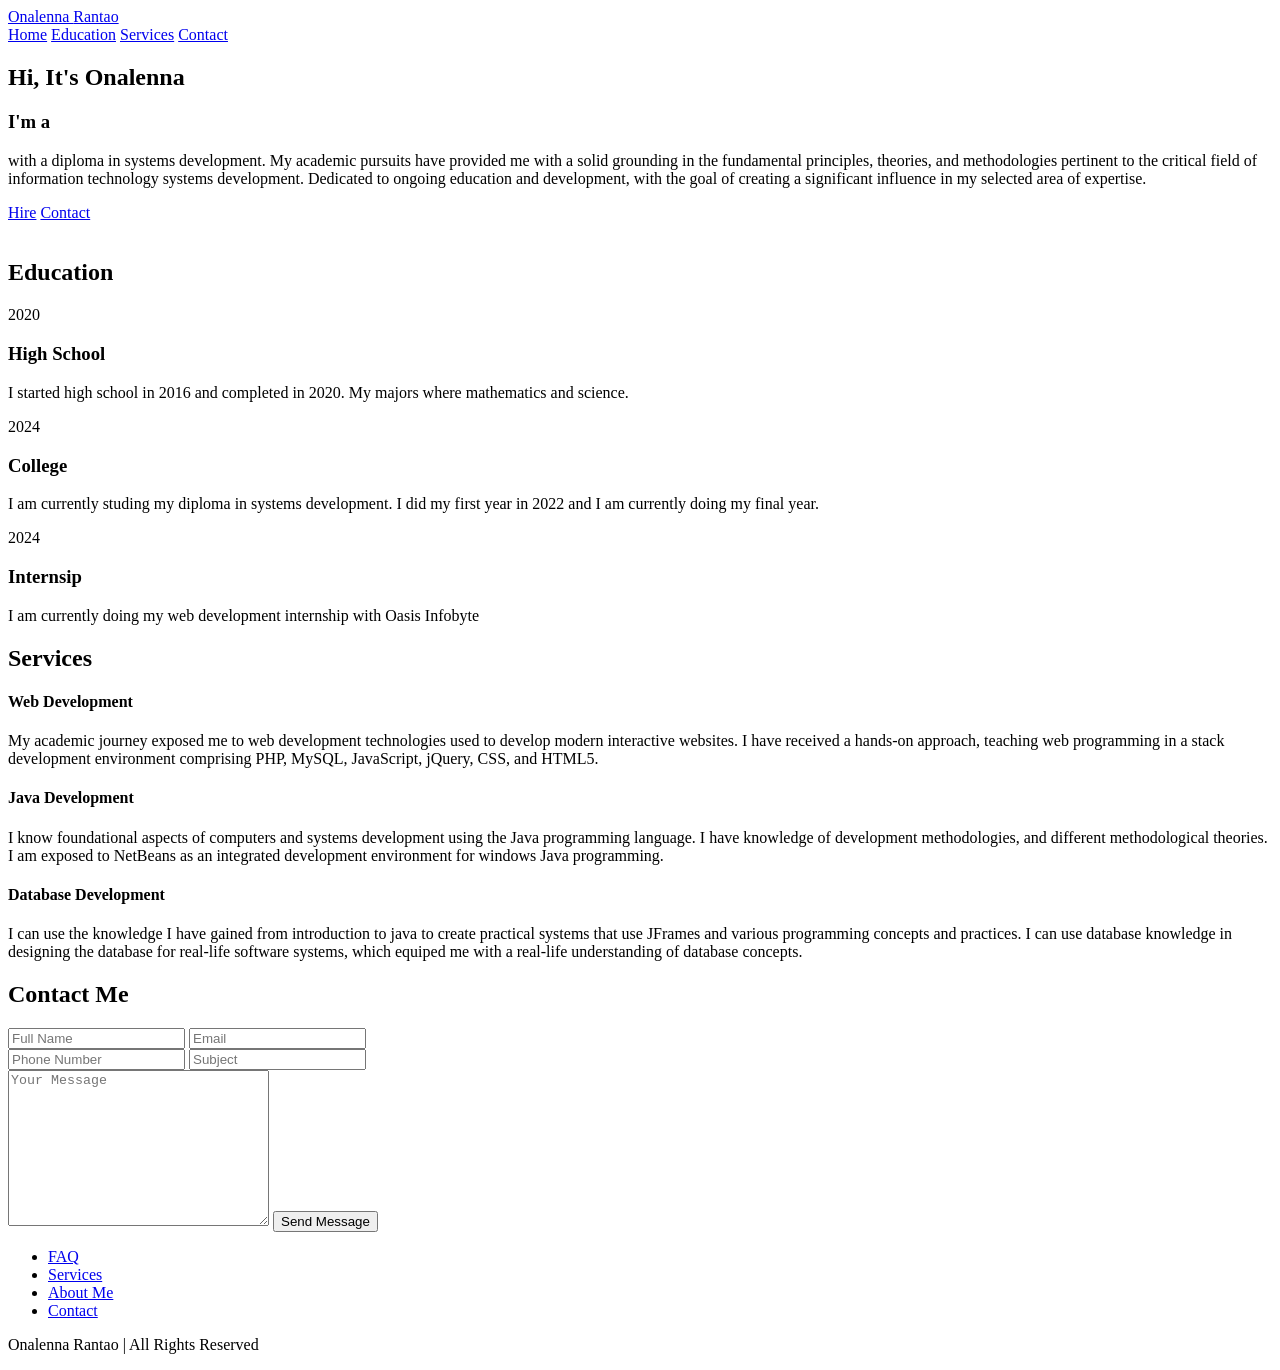
==== index.html @ 37bc4bfa "Add files via upload" ====
<!DOCTYPE html>
<html lang="en">
<head>
    <meta charset="UTF-8">
    <meta name="viewport" content="width=device-width, initial-scale=1.0">
    <title>Portfolio</title>
    <link rel="stylesheet" href="style.css">
    <link href="https://unpg.com/boxicons@2.1.4/css/boxicons.min.css" rel="stylesheet">

</head>
<body>
    <header class="header">
        <a href="#home" class="logo">Onalenna
        <span>Rantao</span></a>
        <i class="bx bx-menu" id="menu-icon"></i>

        <nav class="navbar">
            <a href="#home" class="active">Home</a>
            <a href="#education">Education</a>
            <a href="#service">Services</a>
            <a href="#contact">Contact</a>
        </nav>
    </header>

    <section class="home" id="home">
        <div class="home-content">
            <h1>Hi, It's<span> Onalenna</span></h1>
            <h3 class="text-animation">I'm a <span></span></h3>
            <p> with a diploma in systems development. My academic pursuits have provided me with a solid grounding in the fundamental principles, theories, and methodologies pertinent to the
                critical field of information technology systems development. Dedicated to ongoing education and development, with the goal of creating a
                significant influence in my selected area of expertise.
                </p>

                <div class="social-icons">
                    <a href="#"><i class='linkedin-box-fill (1).svg'></i></a>
                    <a href="#"><i class='bx bxl-github'></i></a>
                    <a href="#"><i class='bx bxl-instagram'></i></a>
                </div>

                <div class="btn-group">
                    <a href="#" class="btn">Hire</a>
                    <a href="#contact" class="btn">Contact</a>
                </div>

                <div class="home-img">
                    <img src="C:\Users\OK RANTAO\Pictures\a01819f2-87ac-4d97-9249-44dc303b779d.jpg" alt="">
                </div>
        </div>
    </section>

    <section class="education" id="education">
        <h2 class="heading">Education</h2>

        <div class="timeline-items">

            <div class="timeline-item">
                <div class="timeline-dot">2020</div>
                <div class="timeline-content">
                    <h3>High School</h3>
                    <p>I started high school in 2016 and completed in 2020.
                        My majors where mathematics and science.</p>
                </div>

            </div>

            <div class="timeline-item">
                <div class="timeline-dot">2024</div>
                <div class="timeline-content">
                    <h3>College</h3>
                    <p>I am currently studing my diploma in systems development. 
                        I did my first year in 2022 and I am currently doing my 
                        final year.</p>
                </div>

        </div>
        <div class="timeline-item">
            <div class="timeline-dot">2024</div>
            <div class="timeline-content">
                <h3>Internsip</h3>
                <p>I am currently doing my web development internship with Oasis Infobyte</p>
            </div>
        </div>
    </div>
    </section>

    <section class="services" id="services">
        <h2 class="heading">Services</h2>

        <div class="services-container">
            <div class="service-box">
                <div class="service-info">
                    <h4>Web Development</h4>
                    <p>My academic journey exposed me to web development technologies 
                        used to develop modern interactive websites. I have received a hands-on approach, 
                        teaching web programming in a stack development environment comprising PHP, MySQL, 
                        JavaScript, jQuery, CSS, and HTML5.</p>
                </div>
            </div>

        <div class="service-box">
                <div class="service-info">
                    <h4>Java Development</h4>
                    <p> I know foundational aspects of computers and systems development using 
                        the Java programming language. I have knowledge of development 
                        methodologies, and different methodological theories. I am exposed to 
                        NetBeans as an integrated development environment for windows Java programming.</p>
                </div>
            </div>

            <div class="service-box">
                <div class="service-info">
                    <h4>Database Development</h4>
                    <p> I can use the knowledge I have gained from introduction to java to create practical 
                        systems that use JFrames and various programming concepts and practices. I can
                        use database knowledge in designing the database for real-life 
                        software systems, which equiped me with a real-life understanding of 
                        database concepts.</p>
                </div>
            </div>
        </div>
    </section>

    <section class="contact" id="contact">
        <h2 class="heading">Contact<span> Me</span></h2>

        <form action="">
            <div class="input-group">
                <div class="input-box">
                    <input type="text" placeholder="Full Name">
                    <input type="email" placeholder="Email">
                </div>
                <div class="input-box">
                    <input type="number" placeholder="Phone Number">
                    <input type="text" placeholder="Subject">
                </div>
                <div class="input-group-2">
                    <textarea name="" id="" cols="30" rows="10"
                    placeholder="Your Message"></textarea>
                    <input type="submit" value="Send Message" class="btn">
                </div>
            </div>
        </form>
    </section>

    
    <footer class="footer">  
        <div class="social-icons">
            <a href="#"><i class='bx bxl-linkedin'></i></a>
            <a href="#"><i class='bx bxl-github-alt'></i></a>
            <a href="#"><i class='bx bxl-instagram'></i></a>
        </div>

        <ul class="list">
            <li>
                <a href="#">FAQ</a>
            </li>
            <li>
                <a href="#">Services</a>
            </li>
            <li>
                <a href="#">About Me</a>
            </li>
            <li>
                <a href="#">Contact</a>
            </li>
        </ul>
        <p class="copyright">
             Onalenna Rantao | All Rights Reserved
        </p>
    </footer>

    <script src="script.js"></script>
</body>
</html>
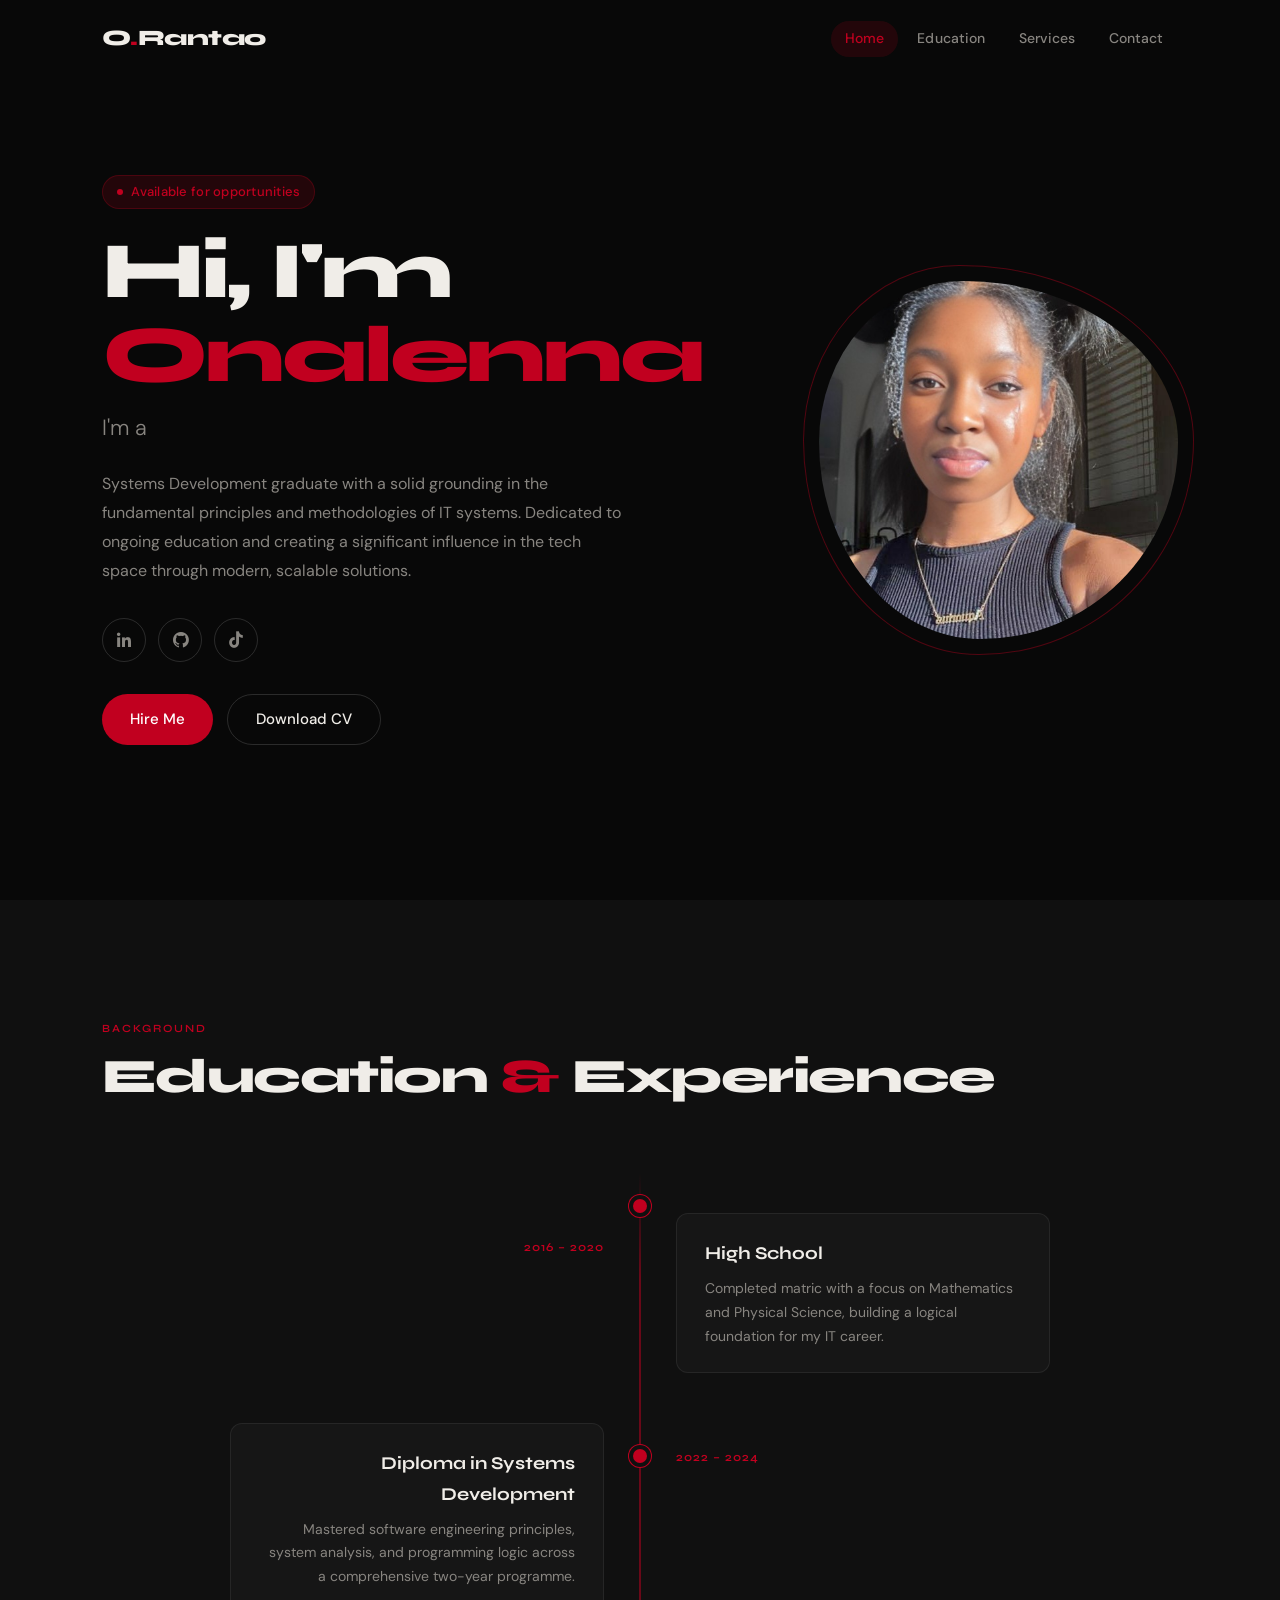
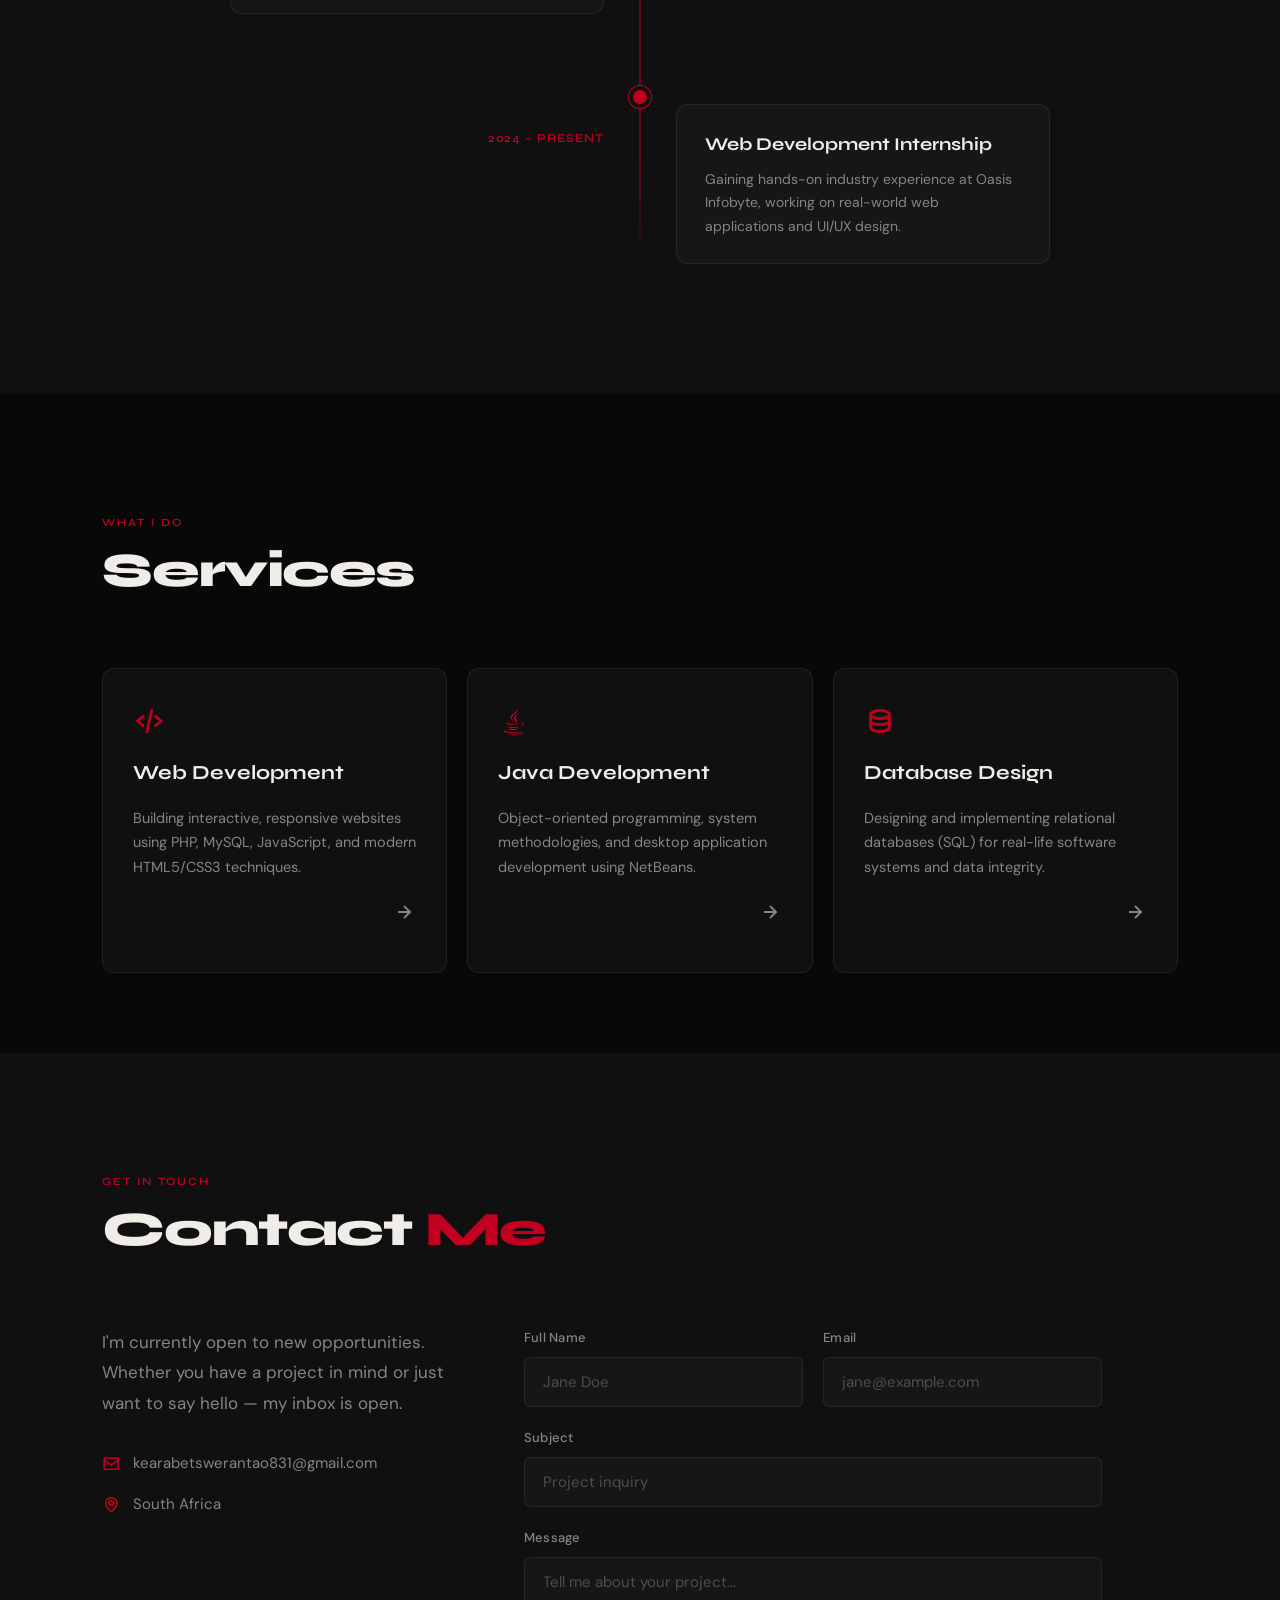
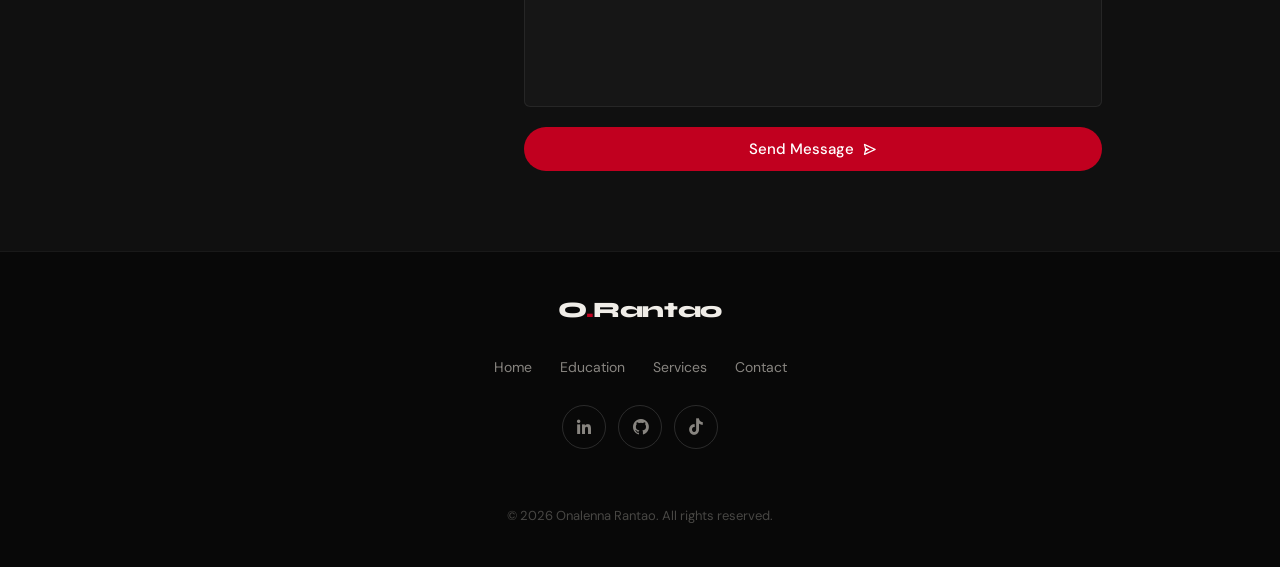
==== commit 9aa89166: "portfolio" ====
--- a/index.html
+++ b/index.html
@@ -1,174 +1,272 @@
-<!DOCTYPE html>
+<!doctype html>
 <html lang="en">
-<head>
-    <meta charset="UTF-8">
-    <meta name="viewport" content="width=device-width, initial-scale=1.0">
-    <title>Portfolio</title>
-    <link rel="stylesheet" href="style.css">
-    <link href="https://unpg.com/boxicons@2.1.4/css/boxicons.min.css" rel="stylesheet">
-
-</head>
-<body>
-    <header class="header">
-        <a href="#home" class="logo">Onalenna
-        <span>Rantao</span></a>
-        <i class="bx bx-menu" id="menu-icon"></i>
-
-        <nav class="navbar">
-            <a href="#home" class="active">Home</a>
-            <a href="#education">Education</a>
-            <a href="#service">Services</a>
-            <a href="#contact">Contact</a>
-        </nav>
+  <head>
+    <meta charset="UTF-8" />
+    <meta name="viewport" content="width=device-width, initial-scale=1.0" />
+    <meta
+      name="description"
+      content="Onalenna Rantao — Systems Developer & Web Developer based in South Africa."
+    />
+    <title>Onalenna Rantao | Portfolio</title>
+    <link rel="stylesheet" href="style.css" />
+    <link
+      href="https://unpkg.com/boxicons@2.1.4/css/boxicons.min.css"
+      rel="stylesheet"
+    />
+    <link
+      href="https://fonts.googleapis.com/css2?family=Syne:wght@400;600;700;800&family=DM+Sans:ital,opsz,wght@0,9..40,300;0,9..40,400;0,9..40,500;1,9..40,300&display=swap"
+      rel="stylesheet"
+    />
+  </head>
+  <body>
+    <!-- HEADER -->
+    <header class="header" id="header">
+      <a href="#home" class="logo">O<span>.</span>Rantao</a>
+
+      <button
+        class="menu-btn"
+        id="menu-btn"
+        aria-label="Toggle menu"
+        aria-expanded="false"
+      >
+        <span></span>
+        <span></span>
+        <span></span>
+      </button>
+
+      <nav class="navbar" id="navbar" role="navigation">
+        <a href="#home" class="active">Home</a>
+        <a href="#education">Education</a>
+        <a href="#services">Services</a>
+        <a href="#contact">Contact</a>
+      </nav>
     </header>
 
+    <!-- HOME -->
     <section class="home" id="home">
-        <div class="home-content">
-            <h1>Hi, It's<span> Onalenna</span></h1>
-            <h3 class="text-animation">I'm a <span></span></h3>
-            <p> with a diploma in systems development. My academic pursuits have provided me with a solid grounding in the fundamental principles, theories, and methodologies pertinent to the
-                critical field of information technology systems development. Dedicated to ongoing education and development, with the goal of creating a
-                significant influence in my selected area of expertise.
-                </p>
-
-                <div class="social-icons">
-                    <a href="#"><i class='linkedin-box-fill (1).svg'></i></a>
-                    <a href="#"><i class='bx bxl-github'></i></a>
-                    <a href="#"><i class='bx bxl-instagram'></i></a>
-                </div>
-
-                <div class="btn-group">
-                    <a href="#" class="btn">Hire</a>
-                    <a href="#contact" class="btn">Contact</a>
-                </div>
-
-                <div class="home-img">
-                    <img src="C:\Users\OK RANTAO\Pictures\a01819f2-87ac-4d97-9249-44dc303b779d.jpg" alt="">
-                </div>
-        </div>
-    </section>
-
+      <div class="home-content">
+        <p class="intro-tag">Available for opportunities</p>
+        <h1>Hi, I'm<br /><span>Onalenna</span></h1>
+        <h3 class="text-animation">I'm a <span></span></h3>
+        <p class="bio">
+          Systems Development graduate with a solid grounding in the fundamental
+          principles and methodologies of IT systems. Dedicated to ongoing
+          education and creating a significant influence in the tech space
+          through modern, scalable solutions.
+        </p>
+
+        <div class="social-icons">
+          <a href="linkedin.com/in/onalenna-r-05ab64229" aria-label="LinkedIn"
+            ><i class="bx bxl-linkedin"></i
+          ></a>
+          <a href="https://github.com/Onalenna1" aria-label="GitHub"
+            ><i class="bx bxl-github"></i
+          ></a>
+          <a
+            href="https://www.tiktok.com/@kearabetswe825?is_from_webapp=1&sender_device=pc"
+            aria-label="Tiktok"
+            ><i class="bx bxl-tiktok"></i
+          ></a>
+        </div>
+
+        <div class="btn-group">
+          <a href="#contact" class="btn btn-primary">Hire Me</a>
+          <a href="#" class="btn btn-outline" download>Download CV</a>
+        </div>
+      </div>
+
+      <div class="home-img">
+        <div class="img-ring"></div>
+        <img src="pic.jpg" alt="Onalenna Rantao" />
+      </div>
+    </section>
+
+    <!-- EDUCATION -->
     <section class="education" id="education">
-        <h2 class="heading">Education</h2>
-
-        <div class="timeline-items">
-
-            <div class="timeline-item">
-                <div class="timeline-dot">2020</div>
-                <div class="timeline-content">
-                    <h3>High School</h3>
-                    <p>I started high school in 2016 and completed in 2020.
-                        My majors where mathematics and science.</p>
-                </div>
-
-            </div>
-
-            <div class="timeline-item">
-                <div class="timeline-dot">2024</div>
-                <div class="timeline-content">
-                    <h3>College</h3>
-                    <p>I am currently studing my diploma in systems development. 
-                        I did my first year in 2022 and I am currently doing my 
-                        final year.</p>
-                </div>
-
-        </div>
-        <div class="timeline-item">
-            <div class="timeline-dot">2024</div>
-            <div class="timeline-content">
-                <h3>Internsip</h3>
-                <p>I am currently doing my web development internship with Oasis Infobyte</p>
-            </div>
-        </div>
-    </div>
-    </section>
-
+      <div class="section-label">Background</div>
+      <h2 class="heading">Education <span>&</span> Experience</h2>
+
+      <div class="timeline-items">
+        <div class="timeline-item" data-reveal>
+          <div class="timeline-dot"></div>
+          <div class="timeline-date">2016 – 2020</div>
+          <div class="timeline-content">
+            <h3>High School</h3>
+            <p>
+              Completed matric with a focus on Mathematics and Physical Science,
+              building a logical foundation for my IT career.
+            </p>
+          </div>
+        </div>
+
+        <div class="timeline-item" data-reveal>
+          <div class="timeline-dot"></div>
+          <div class="timeline-date">2022 – 2024</div>
+          <div class="timeline-content">
+            <h3>Diploma in Systems Development</h3>
+            <p>
+              Mastered software engineering principles, system analysis, and
+              programming logic across a comprehensive two-year programme.
+            </p>
+          </div>
+        </div>
+
+        <div class="timeline-item" data-reveal>
+          <div class="timeline-dot"></div>
+          <div class="timeline-date">2024 – Present</div>
+          <div class="timeline-content">
+            <h3>Web Development Internship</h3>
+            <p>
+              Gaining hands-on industry experience at Oasis Infobyte, working on
+              real-world web applications and UI/UX design.
+            </p>
+          </div>
+        </div>
+      </div>
+    </section>
+
+    <!-- SERVICES -->
     <section class="services" id="services">
-        <h2 class="heading">Services</h2>
-
-        <div class="services-container">
-            <div class="service-box">
-                <div class="service-info">
-                    <h4>Web Development</h4>
-                    <p>My academic journey exposed me to web development technologies 
-                        used to develop modern interactive websites. I have received a hands-on approach, 
-                        teaching web programming in a stack development environment comprising PHP, MySQL, 
-                        JavaScript, jQuery, CSS, and HTML5.</p>
-                </div>
-            </div>
-
-        <div class="service-box">
-                <div class="service-info">
-                    <h4>Java Development</h4>
-                    <p> I know foundational aspects of computers and systems development using 
-                        the Java programming language. I have knowledge of development 
-                        methodologies, and different methodological theories. I am exposed to 
-                        NetBeans as an integrated development environment for windows Java programming.</p>
-                </div>
-            </div>
-
-            <div class="service-box">
-                <div class="service-info">
-                    <h4>Database Development</h4>
-                    <p> I can use the knowledge I have gained from introduction to java to create practical 
-                        systems that use JFrames and various programming concepts and practices. I can
-                        use database knowledge in designing the database for real-life 
-                        software systems, which equiped me with a real-life understanding of 
-                        database concepts.</p>
-                </div>
-            </div>
-        </div>
-    </section>
-
+      <div class="section-label">What I Do</div>
+      <h2 class="heading">Services</h2>
+
+      <div class="services-container">
+        <div class="service-box" data-reveal>
+          <div class="service-icon"><i class="bx bx-code-alt"></i></div>
+          <h4>Web Development</h4>
+          <p>
+            Building interactive, responsive websites using PHP, MySQL,
+            JavaScript, and modern HTML5/CSS3 techniques.
+          </p>
+          <div class="service-arrow"><i class="bx bx-right-arrow-alt"></i></div>
+        </div>
+
+        <div class="service-box" data-reveal>
+          <div class="service-icon"><i class="bx bxl-java"></i></div>
+          <h4>Java Development</h4>
+          <p>
+            Object-oriented programming, system methodologies, and desktop
+            application development using NetBeans.
+          </p>
+          <div class="service-arrow"><i class="bx bx-right-arrow-alt"></i></div>
+        </div>
+
+        <div class="service-box" data-reveal>
+          <div class="service-icon"><i class="bx bx-data"></i></div>
+          <h4>Database Design</h4>
+          <p>
+            Designing and implementing relational databases (SQL) for real-life
+            software systems and data integrity.
+          </p>
+          <div class="service-arrow"><i class="bx bx-right-arrow-alt"></i></div>
+        </div>
+      </div>
+    </section>
+
+    <!-- CONTACT -->
     <section class="contact" id="contact">
-        <h2 class="heading">Contact<span> Me</span></h2>
-
-        <form action="">
-            <div class="input-group">
-                <div class="input-box">
-                    <input type="text" placeholder="Full Name">
-                    <input type="email" placeholder="Email">
-                </div>
-                <div class="input-box">
-                    <input type="number" placeholder="Phone Number">
-                    <input type="text" placeholder="Subject">
-                </div>
-                <div class="input-group-2">
-                    <textarea name="" id="" cols="30" rows="10"
-                    placeholder="Your Message"></textarea>
-                    <input type="submit" value="Send Message" class="btn">
-                </div>
-            </div>
+      <div class="section-label">Get In Touch</div>
+      <h2 class="heading">Contact <span>Me</span></h2>
+
+      <div class="contact-wrapper">
+        <div class="contact-info">
+          <p>
+            I'm currently open to new opportunities. Whether you have a project
+            in mind or just want to say hello — my inbox is open.
+          </p>
+          <div class="contact-details">
+            <div class="contact-item">
+              <i class="bx bx-envelope"></i>
+              <span>kearabetswerantao831@gmail.com</span>
+            </div>
+            <div class="contact-item">
+              <i class="bx bx-map"></i>
+              <span>South Africa</span>
+            </div>
+          </div>
+        </div>
+
+        <form class="contact-form" id="contact-form" novalidate>
+          <div class="form-row">
+            <div class="form-group">
+              <label for="name">Full Name</label>
+              <input
+                type="text"
+                id="name"
+                name="name"
+                placeholder="Jane Doe"
+                required
+              />
+            </div>
+            <div class="form-group">
+              <label for="email">Email</label>
+              <input
+                type="email"
+                id="email"
+                name="email"
+                placeholder="jane@example.com"
+                required
+              />
+            </div>
+          </div>
+          <div class="form-group">
+            <label for="subject">Subject</label>
+            <input
+              type="text"
+              id="subject"
+              name="subject"
+              placeholder="Project inquiry"
+            />
+          </div>
+          <div class="form-group">
+            <label for="message">Message</label>
+            <textarea
+              id="message"
+              name="message"
+              rows="6"
+              placeholder="Tell me about your project..."
+              required
+            ></textarea>
+          </div>
+          <button
+            type="submit"
+            class="btn btn-primary btn-full"
+            id="submit-btn"
+          >
+            <span class="btn-text">Send Message</span>
+            <i class="bx bx-send"></i>
+          </button>
         </form>
-    </section>
-
-    
-    <footer class="footer">  
+      </div>
+    </section>
+
+    <!-- FOOTER -->
+    <footer class="footer">
+      <div class="footer-inner">
+        <a href="#home" class="logo">O<span>.</span>Rantao</a>
+        <ul class="footer-links">
+          <li><a href="#home">Home</a></li>
+          <li><a href="#education">Education</a></li>
+          <li><a href="#services">Services</a></li>
+          <li><a href="#contact">Contact</a></li>
+        </ul>
         <div class="social-icons">
-            <a href="#"><i class='bx bxl-linkedin'></i></a>
-            <a href="#"><i class='bx bxl-github-alt'></i></a>
-            <a href="#"><i class='bx bxl-instagram'></i></a>
-        </div>
-
-        <ul class="list">
-            <li>
-                <a href="#">FAQ</a>
-            </li>
-            <li>
-                <a href="#">Services</a>
-            </li>
-            <li>
-                <a href="#">About Me</a>
-            </li>
-            <li>
-                <a href="#">Contact</a>
-            </li>
-        </ul>
-        <p class="copyright">
-             Onalenna Rantao | All Rights Reserved
-        </p>
+          <a href="linkedin.com/in/onalenna-r-05ab64229" aria-label="LinkedIn"
+            ><i class="bx bxl-linkedin"></i
+          ></a>
+          <a href="https://github.com/Onalenna1" aria-label="GitHub"
+            ><i class="bx bxl-github"></i
+          ></a>
+          <a
+            href="https://www.tiktok.com/@kearabetswe825?is_from_webapp=1&sender_device=pc"
+            aria-label="Tiktok"
+            ><i class="bx bxl-tiktok"></i
+          ></a>
+        </div>
+        <p class="copyright">© 2026 Onalenna Rantao. All rights reserved.</p>
+      </div>
     </footer>
 
     <script src="script.js"></script>
-</body>
-</html>+  </body>
+</html>
--- a/style.css
+++ b/style.css
@@ -0,0 +1,908 @@
+
+*,
+*::before,
+*::after {
+  margin: 0;
+  padding: 0;
+  box-sizing: border-box;
+}
+
+:root {
+  --bg: #080808;
+  --bg-2: #101010;
+  --bg-3: #161616;
+  --text: #f0ede8;
+  --text-muted: #888580;
+  --accent: #c1001f;
+  --accent-dim: rgba(193, 0, 31, 0.15);
+  --accent-glow: rgba(193, 0, 31, 0.35);
+  --border: rgba(255, 255, 255, 0.07);
+  --border-hover: rgba(255, 255, 255, 0.14);
+  --radius: 1.2rem;
+  --radius-sm: 0.6rem;
+  --transition: 0.3s cubic-bezier(0.4, 0, 0.2, 1);
+  --font-display: "Syne", sans-serif;
+  --font-body: "DM Sans", sans-serif;
+}
+
+html {
+  font-size: 62.5%;
+  overflow-x: hidden;
+  scroll-behavior: smooth;
+}
+
+body {
+  background: var(--bg);
+  color: var(--text);
+  font-family: var(--font-body);
+  font-size: 1.6rem;
+  line-height: 1.7;
+  -webkit-font-smoothing: antialiased;
+}
+
+/* =============================================
+   HEADER
+   ============================================= */
+.header {
+  position: fixed;
+  top: 0;
+  left: 0;
+  width: 100%;
+  padding: 2rem 8%;
+  display: flex;
+  justify-content: space-between;
+  align-items: center;
+  z-index: 1000;
+  transition:
+    background var(--transition),
+    box-shadow var(--transition);
+}
+
+.header.scrolled {
+  background: rgba(8, 8, 8, 0.92);
+  backdrop-filter: blur(16px);
+  -webkit-backdrop-filter: blur(16px);
+  box-shadow: 0 1px 0 var(--border);
+}
+
+.logo {
+  font-family: var(--font-display);
+  font-size: 2.2rem;
+  font-weight: 800;
+  color: var(--text);
+  letter-spacing: -0.02em;
+  text-decoration: none;
+  transition: opacity var(--transition);
+}
+
+.logo span {
+  color: var(--accent);
+}
+
+.logo:hover {
+  opacity: 0.8;
+}
+
+/* Navbar */
+.navbar {
+  display: flex;
+  align-items: center;
+  gap: 0.5rem;
+}
+
+.navbar a {
+  font-family: var(--font-body);
+  font-size: 1.4rem;
+  font-weight: 500;
+  color: var(--text-muted);
+  text-decoration: none;
+  padding: 0.6rem 1.4rem;
+  border-radius: 10rem;
+  transition:
+    color var(--transition),
+    background var(--transition);
+  letter-spacing: 0.01em;
+}
+
+.navbar a:hover {
+  color: var(--text);
+  background: var(--border);
+}
+
+.navbar a.active {
+  color: var(--text);
+  background: var(--accent-dim);
+  color: var(--accent);
+}
+
+/* Hamburger */
+.menu-btn {
+  display: none;
+  flex-direction: column;
+  justify-content: center;
+  gap: 5px;
+  width: 3.6rem;
+  height: 3.6rem;
+  background: none;
+  border: 1px solid var(--border-hover);
+  border-radius: var(--radius-sm);
+  cursor: pointer;
+  padding: 0.8rem;
+  transition: border-color var(--transition);
+}
+
+.menu-btn:hover {
+  border-color: var(--accent);
+}
+
+.menu-btn span {
+  display: block;
+  width: 100%;
+  height: 1.5px;
+  background: var(--text);
+  border-radius: 2px;
+  transition:
+    transform var(--transition),
+    opacity var(--transition);
+  transform-origin: center;
+}
+
+.menu-btn.open span:nth-child(1) {
+  transform: translateY(6.5px) rotate(45deg);
+}
+.menu-btn.open span:nth-child(2) {
+  opacity: 0;
+  transform: scaleX(0);
+}
+.menu-btn.open span:nth-child(3) {
+  transform: translateY(-6.5px) rotate(-45deg);
+}
+
+/* =============================================
+   SECTIONS — SHARED
+   ============================================= */
+section {
+  padding: 12rem 8% 8rem;
+}
+
+.section-label {
+  font-family: var(--font-display);
+  font-size: 1.1rem;
+  font-weight: 600;
+  letter-spacing: 0.18em;
+  text-transform: uppercase;
+  color: var(--accent);
+  margin-bottom: 1.2rem;
+}
+
+.heading {
+  font-family: var(--font-display);
+  font-size: 4.8rem;
+  font-weight: 800;
+  line-height: 1.1;
+  letter-spacing: -0.03em;
+  margin-bottom: 7rem;
+}
+
+.heading span {
+  color: var(--accent);
+}
+
+/* Scroll reveal */
+[data-reveal] {
+  opacity: 0;
+  transform: translateY(28px);
+  transition:
+    opacity 0.6s ease,
+    transform 0.6s ease;
+}
+
+[data-reveal].visible {
+  opacity: 1;
+  transform: translateY(0);
+}
+
+/* HOME*/
+.home {
+  min-height: 100vh;
+  display: flex;
+  align-items: center;
+  justify-content: space-between;
+  gap: 6rem;
+  padding-top: 10rem;
+}
+
+.intro-tag {
+  display: inline-flex;
+  align-items: center;
+  gap: 0.8rem;
+  font-size: 1.3rem;
+  font-weight: 500;
+  color: var(--accent);
+  background: var(--accent-dim);
+  border: 1px solid rgba(193, 0, 31, 0.25);
+  padding: 0.5rem 1.4rem;
+  border-radius: 10rem;
+  margin-bottom: 2rem;
+  letter-spacing: 0.02em;
+}
+
+.intro-tag::before {
+  content: "";
+  display: inline-block;
+  width: 6px;
+  height: 6px;
+  background: var(--accent);
+  border-radius: 50%;
+  animation: pulse 2s infinite;
+}
+
+@keyframes pulse {
+  0%,
+  100% {
+    opacity: 1;
+    transform: scale(1);
+  }
+  50% {
+    opacity: 0.5;
+    transform: scale(0.8);
+  }
+}
+
+.home-content h1 {
+  font-family: var(--font-display);
+  font-size: clamp(5rem, 7vw, 8rem);
+  font-weight: 800;
+  line-height: 1.05;
+  letter-spacing: -0.04em;
+  margin-bottom: 1.2rem;
+}
+
+.home-content h1 span {
+  color: var(--accent);
+}
+
+.home-content h3 {
+  font-family: var(--font-body);
+  font-size: 2.2rem;
+  font-weight: 300;
+  color: var(--text-muted);
+  margin-bottom: 2.4rem;
+  min-height: 3.2rem;
+}
+
+.home-content .bio {
+  font-size: 1.6rem;
+  color: var(--text-muted);
+  line-height: 1.8;
+  max-width: 52rem;
+  margin-bottom: 3.2rem;
+}
+
+/* Social icons */
+.social-icons {
+  display: flex;
+  gap: 1.2rem;
+  margin-bottom: 3.2rem;
+}
+
+.social-icons a {
+  display: inline-flex;
+  align-items: center;
+  justify-content: center;
+  width: 4.4rem;
+  height: 4.4rem;
+  font-size: 1.9rem;
+  color: var(--text-muted);
+  border: 1px solid var(--border-hover);
+  border-radius: 50%;
+  text-decoration: none;
+  transition:
+    color var(--transition),
+    border-color var(--transition),
+    transform var(--transition);
+}
+
+.social-icons a:hover {
+  color: var(--accent);
+  border-color: var(--accent);
+  transform: translateY(-3px);
+}
+
+/* Buttons */
+.btn-group {
+  display: flex;
+  gap: 1.4rem;
+  flex-wrap: wrap;
+}
+
+.btn {
+  display: inline-flex;
+  align-items: center;
+  gap: 0.8rem;
+  font-family: var(--font-body);
+  font-size: 1.5rem;
+  font-weight: 500;
+  padding: 1.2rem 2.8rem;
+  border-radius: 10rem;
+  text-decoration: none;
+  cursor: pointer;
+  transition:
+    transform var(--transition),
+    box-shadow var(--transition),
+    background var(--transition);
+  border: none;
+}
+
+.btn-primary {
+  background: var(--accent);
+  color: #fff;
+}
+
+.btn-primary:hover {
+  transform: translateY(-2px);
+  box-shadow: 0 8px 28px var(--accent-glow);
+}
+
+.btn-outline {
+  background: transparent;
+  color: var(--text);
+  border: 1px solid var(--border-hover);
+}
+
+.btn-outline:hover {
+  border-color: var(--text);
+  transform: translateY(-2px);
+}
+
+.btn-full {
+  width: 100%;
+  justify-content: center;
+}
+
+/* Home image */
+.home-img {
+  position: relative;
+  flex-shrink: 0;
+}
+
+.home-img img {
+  width: clamp(26rem, 28vw, 36rem);
+  height: clamp(26rem, 28vw, 36rem);
+  object-fit: cover;
+  border-radius: 40% 60% 55% 45% / 45% 45% 55% 55%;
+  position: relative;
+  z-index: 1;
+  display: block;
+}
+
+.img-ring {
+  position: absolute;
+  inset: -1.6rem;
+  border-radius: 40% 60% 55% 45% / 45% 45% 55% 55%;
+  border: 1.5px solid var(--accent);
+  opacity: 0.4;
+  animation: morphRing 8s ease-in-out infinite alternate;
+  z-index: 0;
+}
+
+@keyframes morphRing {
+  0% {
+    border-radius: 40% 60% 55% 45% / 45% 45% 55% 55%;
+  }
+  50% {
+    border-radius: 60% 40% 45% 55% / 55% 55% 45% 45%;
+  }
+  100% {
+    border-radius: 50% 50% 60% 40% / 40% 60% 50% 50%;
+  }
+}
+
+/* Text animation */
+.text-animation span::after {
+  content: "";
+  animation: words 16s infinite;
+  color: var(--text);
+}
+
+@keyframes words {
+  0%,
+  18% {
+    content: "Systems Developer";
+  }
+  20%,
+  38% {
+    content: "Web Designer";
+  }
+  40%,
+  58% {
+    content: "UI/UX Intern";
+  }
+  60%,
+  78% {
+    content: "Java Coder";
+  }
+  80%,
+  98% {
+    content: "Tech Enthusiast";
+  }
+}
+
+/* EDUCATION TIMELINE*/
+.education {
+  background: var(--bg-2);
+}
+
+.timeline-items {
+  max-width: 86rem;
+  margin: 0 auto;
+  position: relative;
+  padding: 0 2rem;
+}
+
+.timeline-items::before {
+  content: "";
+  position: absolute;
+  left: 50%;
+  top: 0;
+  bottom: 0;
+  width: 1px;
+  background: linear-gradient(
+    to bottom,
+    transparent,
+    var(--accent) 15%,
+    var(--accent) 85%,
+    transparent
+  );
+  transform: translateX(-50%);
+}
+
+.timeline-item {
+  display: grid;
+  grid-template-columns: 1fr 2.4rem 1fr;
+  align-items: start;
+  gap: 0 2.4rem;
+  margin-bottom: 5rem;
+  position: relative;
+}
+
+.timeline-item:nth-child(odd) .timeline-date {
+  grid-column: 1;
+  text-align: right;
+  padding-top: 2.4rem;
+}
+.timeline-item:nth-child(odd) .timeline-dot {
+  grid-column: 2;
+}
+.timeline-item:nth-child(odd) .timeline-content {
+  grid-column: 3;
+}
+
+.timeline-item:nth-child(even) .timeline-date {
+  grid-column: 3;
+  order: 3;
+  padding-top: 2.4rem;
+}
+.timeline-item:nth-child(even) .timeline-dot {
+  grid-column: 2;
+  order: 2;
+}
+.timeline-item:nth-child(even) .timeline-content {
+  grid-column: 1;
+  order: 1;
+  text-align: right;
+}
+
+.timeline-dot {
+  width: 1.4rem;
+  height: 1.4rem;
+  background: var(--accent);
+  border-radius: 50%;
+  margin-top: 2.6rem;
+  box-shadow:
+    0 0 0 4px var(--bg-2),
+    0 0 0 5px var(--accent);
+  justify-self: center;
+}
+
+.timeline-date {
+  font-family: var(--font-display);
+  font-size: 1.2rem;
+  font-weight: 600;
+  letter-spacing: 0.08em;
+  color: var(--accent);
+  text-transform: uppercase;
+}
+
+.timeline-content {
+  background: var(--bg-3);
+  border: 1px solid var(--border);
+  border-radius: var(--radius);
+  padding: 2.4rem 2.8rem;
+  transition: border-color var(--transition);
+}
+
+.timeline-content:hover {
+  border-color: var(--border-hover);
+}
+
+.timeline-content h3 {
+  font-family: var(--font-display);
+  font-size: 1.8rem;
+  font-weight: 700;
+  margin-bottom: 0.8rem;
+  color: var(--text);
+}
+
+.timeline-content p {
+  font-size: 1.4rem;
+  color: var(--text-muted);
+  line-height: 1.7;
+}
+
+/* SERVICES*/
+.services-container {
+  display: grid;
+  grid-template-columns: repeat(3, 1fr);
+  gap: 2rem;
+}
+
+.service-box {
+  background: var(--bg-2);
+  border: 1px solid var(--border);
+  border-radius: var(--radius);
+  padding: 3.6rem 3rem;
+  position: relative;
+  overflow: hidden;
+  transition:
+    border-color var(--transition),
+    transform var(--transition);
+  display: flex;
+  flex-direction: column;
+  gap: 1.6rem;
+}
+
+.service-box::after {
+  content: "";
+  position: absolute;
+  inset: 0;
+  background: radial-gradient(
+    circle at bottom left,
+    var(--accent-dim) 0%,
+    transparent 60%
+  );
+  opacity: 0;
+  transition: opacity var(--transition);
+}
+
+.service-box:hover {
+  border-color: rgba(193, 0, 31, 0.4);
+  transform: translateY(-6px);
+}
+
+.service-box:hover::after {
+  opacity: 1;
+}
+
+.service-icon {
+  font-size: 3.2rem;
+  color: var(--accent);
+  line-height: 1;
+  position: relative;
+  z-index: 1;
+}
+
+.service-box h4 {
+  font-family: var(--font-display);
+  font-size: 2rem;
+  font-weight: 700;
+  color: var(--text);
+  position: relative;
+  z-index: 1;
+}
+
+.service-box p {
+  font-size: 1.45rem;
+  color: var(--text-muted);
+  line-height: 1.7;
+  flex: 1;
+  position: relative;
+  z-index: 1;
+}
+
+.service-arrow {
+  font-size: 2.4rem;
+  color: var(--text-muted);
+  transition:
+    color var(--transition),
+    transform var(--transition);
+  position: relative;
+  z-index: 1;
+  align-self: flex-end;
+}
+
+.service-box:hover .service-arrow {
+  color: var(--accent);
+  transform: translateX(6px);
+}
+
+/*CONTACT*/
+.contact {
+  background: var(--bg-2);
+}
+
+.contact-wrapper {
+  display: grid;
+  grid-template-columns: 1fr 1.6fr;
+  gap: 6rem;
+  align-items: start;
+  max-width: 100rem;
+}
+
+.contact-info p {
+  font-size: 1.7rem;
+  color: var(--text-muted);
+  line-height: 1.8;
+  margin-bottom: 3.2rem;
+}
+
+.contact-details {
+  display: flex;
+  flex-direction: column;
+  gap: 1.6rem;
+}
+
+.contact-item {
+  display: flex;
+  align-items: center;
+  gap: 1.2rem;
+  font-size: 1.5rem;
+  color: var(--text-muted);
+}
+
+.contact-item i {
+  font-size: 1.9rem;
+  color: var(--accent);
+  flex-shrink: 0;
+}
+
+/* Form */
+.contact-form {
+  display: flex;
+  flex-direction: column;
+  gap: 2rem;
+}
+
+.form-row {
+  display: grid;
+  grid-template-columns: 1fr 1fr;
+  gap: 2rem;
+}
+
+.form-group {
+  display: flex;
+  flex-direction: column;
+  gap: 0.8rem;
+}
+
+.form-group label {
+  font-size: 1.3rem;
+  font-weight: 500;
+  color: var(--text-muted);
+  letter-spacing: 0.02em;
+}
+
+.form-group input,
+.form-group textarea {
+  width: 100%;
+  padding: 1.4rem 1.8rem;
+  font-family: var(--font-body);
+  font-size: 1.5rem;
+  color: var(--text);
+  background: var(--bg-3);
+  border: 1px solid var(--border);
+  border-radius: var(--radius-sm);
+  outline: none;
+  transition:
+    border-color var(--transition),
+    box-shadow var(--transition);
+  resize: none;
+}
+
+.form-group input::placeholder,
+.form-group textarea::placeholder {
+  color: rgba(136, 133, 128, 0.5);
+}
+
+.form-group input:focus,
+.form-group textarea:focus {
+  border-color: var(--accent);
+  box-shadow: 0 0 0 3px var(--accent-dim);
+}
+
+#submit-btn {
+  font-family: var(--font-body);
+}
+
+#submit-btn.loading {
+  opacity: 0.7;
+  pointer-events: none;
+}
+
+#submit-btn.sent {
+  background: #1a6b3c;
+  box-shadow: none;
+}
+
+/* FOOTER*/
+.footer {
+  padding: 4rem 8%;
+  border-top: 1px solid var(--border);
+}
+
+.footer-inner {
+  display: flex;
+  flex-direction: column;
+  align-items: center;
+  gap: 2.4rem;
+  text-align: center;
+}
+
+.footer-links {
+  list-style: none;
+  display: flex;
+  gap: 0.4rem;
+  flex-wrap: wrap;
+  justify-content: center;
+}
+
+.footer-links a {
+  font-size: 1.4rem;
+  color: var(--text-muted);
+  text-decoration: none;
+  padding: 0.4rem 1.2rem;
+  border-radius: 10rem;
+  transition: color var(--transition);
+}
+
+.footer-links a:hover {
+  color: var(--text);
+}
+
+.copyright {
+  font-size: 1.3rem;
+  color: rgba(136, 133, 128, 0.5);
+}
+
+/* RESPONSIVE*/
+@media (max-width: 1024px) {
+  .services-container {
+    grid-template-columns: 1fr 1fr;
+  }
+}
+
+@media (max-width: 768px) {
+  html {
+    font-size: 58%;
+  }
+  section {
+    padding: 10rem 6% 6rem;
+  }
+
+  .header {
+    padding: 1.8rem 6%;
+  }
+
+  .menu-btn {
+    display: flex;
+  }
+
+  .navbar {
+    position: fixed;
+    top: 0;
+    right: 0;
+    width: min(28rem, 80vw);
+    height: 100vh;
+    background: rgba(10, 10, 10, 0.97);
+    backdrop-filter: blur(20px);
+    flex-direction: column;
+    align-items: flex-start;
+    justify-content: center;
+    padding: 4rem 3.2rem;
+    gap: 0.8rem;
+    transform: translateX(100%);
+    transition: transform 0.35s cubic-bezier(0.4, 0, 0.2, 1);
+    border-left: 1px solid var(--border);
+    z-index: 999;
+  }
+
+  .navbar.open {
+    transform: translateX(0);
+  }
+
+  .navbar a {
+    font-size: 2rem;
+    padding: 0.8rem 0;
+    width: 100%;
+  }
+
+  .home {
+    flex-direction: column-reverse;
+    text-align: center;
+    padding-top: 12rem;
+    gap: 4rem;
+  }
+
+  .home-content .bio {
+    margin: 0 auto 3.2rem;
+  }
+  .social-icons {
+    justify-content: center;
+  }
+  .btn-group {
+    justify-content: center;
+  }
+
+  .home-img img,
+  .img-ring {
+    border-radius: 50%;
+  }
+
+  /* Timeline mobile */
+  .timeline-items::before {
+    left: 0;
+    transform: none;
+  }
+
+  .timeline-item {
+    grid-template-columns: 1.4rem 1fr;
+    gap: 0 2rem;
+    margin-bottom: 3.6rem;
+  }
+
+  .timeline-item:nth-child(odd) .timeline-date,
+  .timeline-item:nth-child(even) .timeline-date {
+    grid-column: 2;
+    grid-row: 1;
+    order: unset;
+    text-align: left;
+    padding-top: 0;
+    margin-bottom: 0.8rem;
+  }
+
+  .timeline-item:nth-child(odd) .timeline-dot,
+  .timeline-item:nth-child(even) .timeline-dot {
+    grid-column: 1;
+    grid-row: 1 / 3;
+    order: unset;
+    margin-top: 0.2rem;
+    justify-self: start;
+  }
+
+  .timeline-item:nth-child(odd) .timeline-content,
+  .timeline-item:nth-child(even) .timeline-content {
+    grid-column: 2;
+    grid-row: 2;
+    order: unset;
+    text-align: left;
+  }
+
+  .services-container {
+    grid-template-columns: 1fr;
+  }
+
+  .contact-wrapper {
+    grid-template-columns: 1fr;
+    gap: 3.6rem;
+  }
+
+  .form-row {
+    grid-template-columns: 1fr;
+  }
+}
+
+@media (max-width: 480px) {
+  .heading {
+    font-size: 3.8rem;
+  }
+}
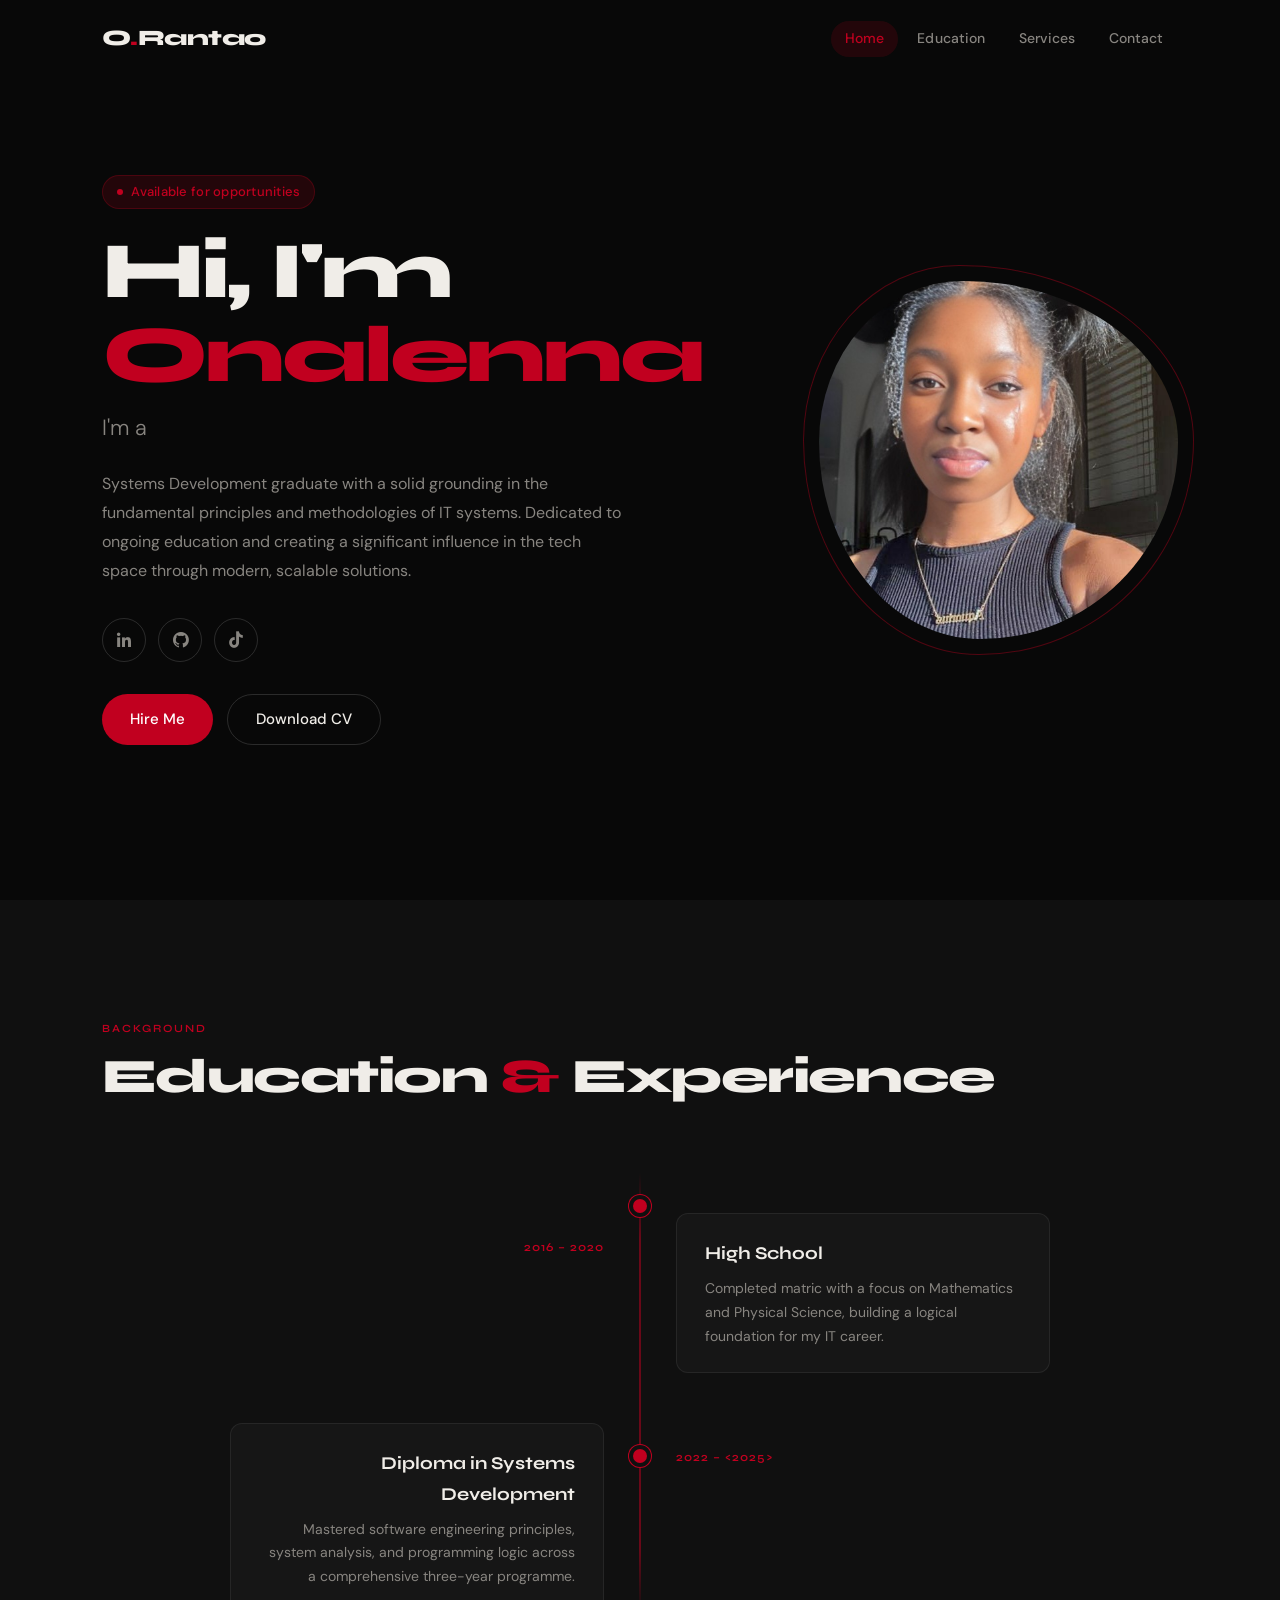
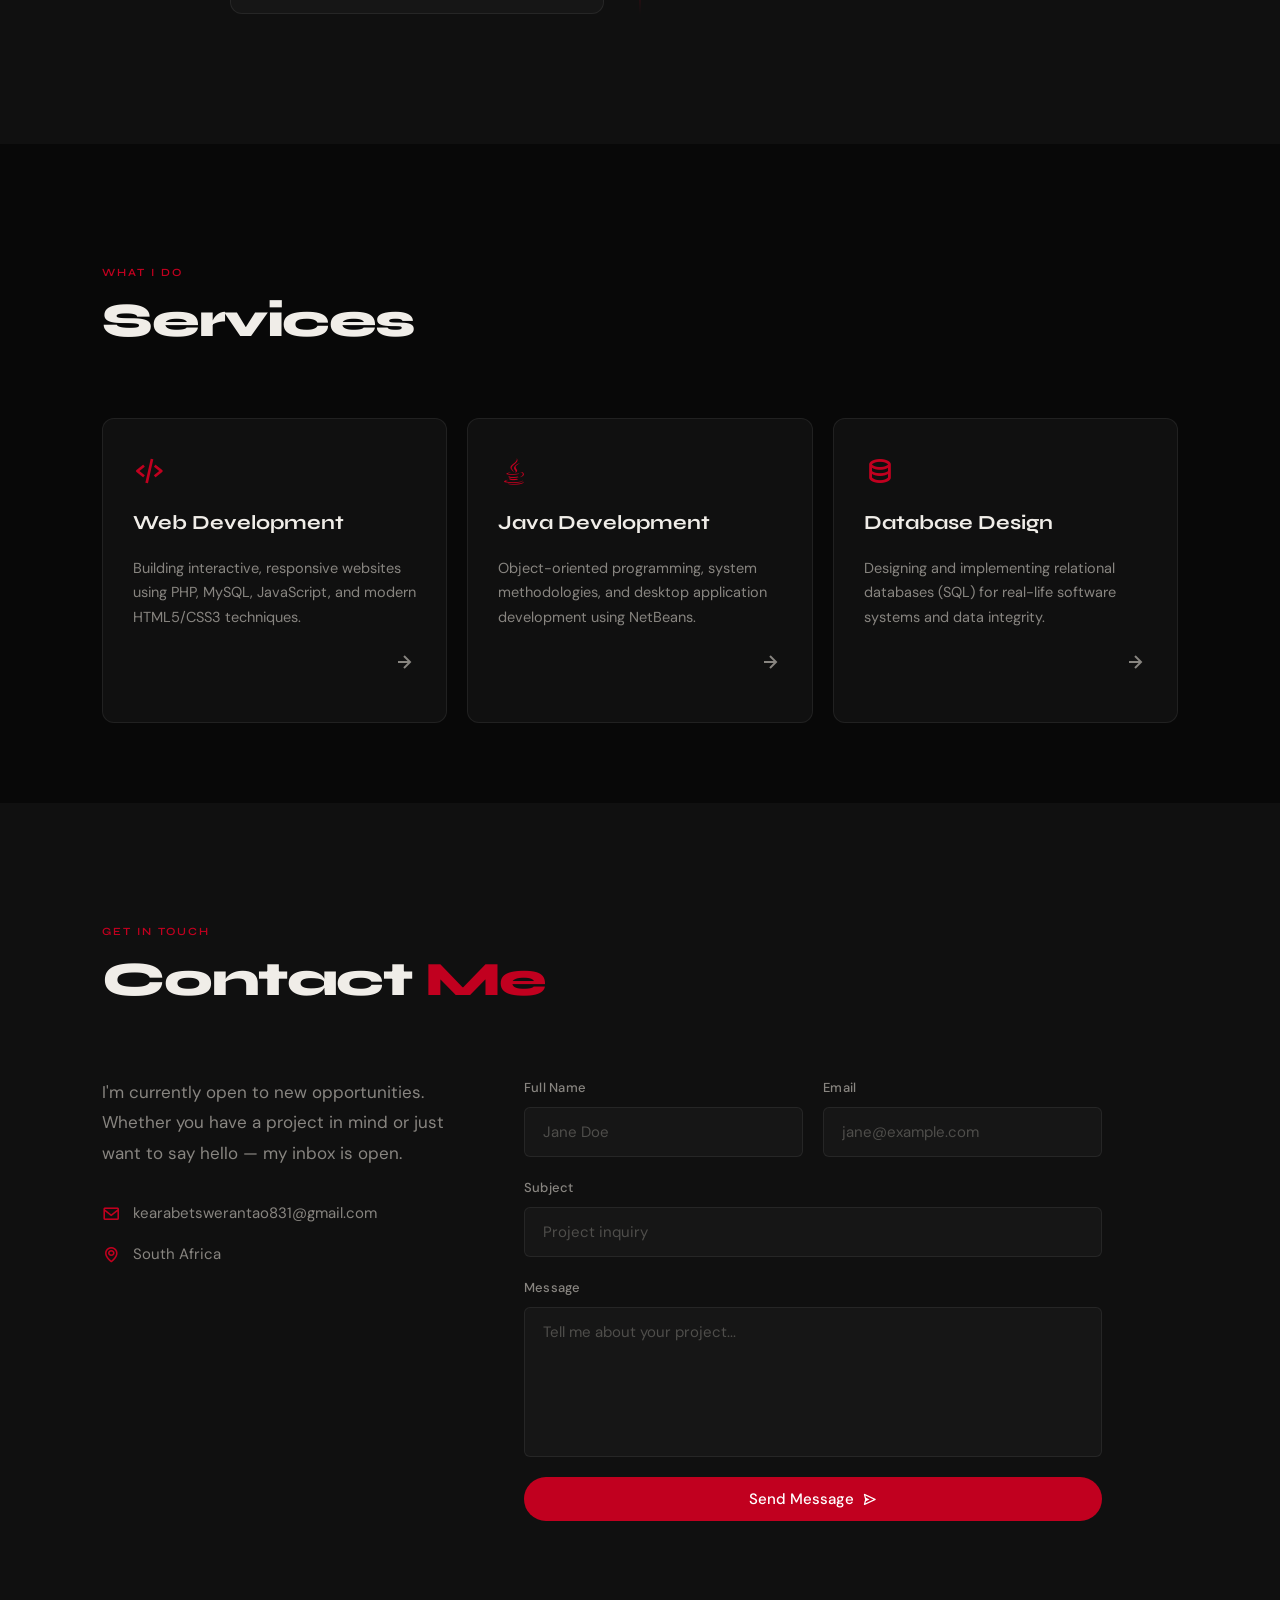
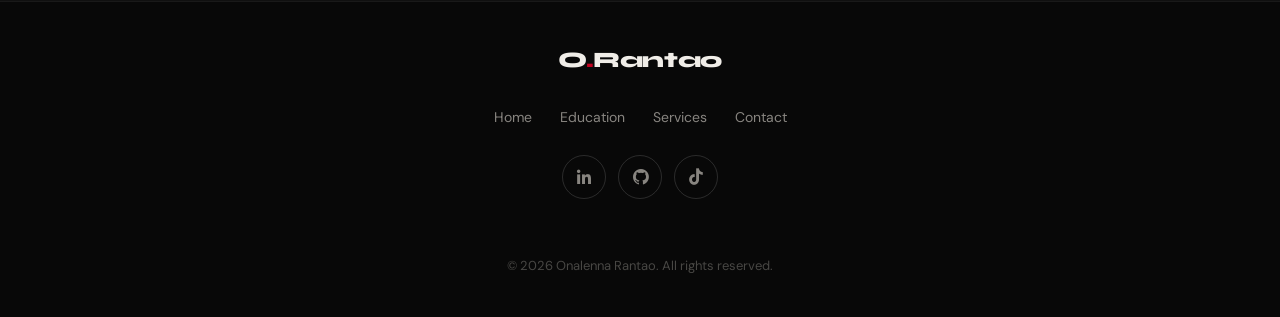
==== commit 0d715f7f: "Rename index (2).html to index.html" ====
--- a/index.html
+++ b/index.html
@@ -1,272 +1,261 @@
-<!doctype html>
-<html lang="en">
-  <head>
-    <meta charset="UTF-8" />
-    <meta name="viewport" content="width=device-width, initial-scale=1.0" />
-    <meta
-      name="description"
-      content="Onalenna Rantao — Systems Developer & Web Developer based in South Africa."
-    />
-    <title>Onalenna Rantao | Portfolio</title>
-    <link rel="stylesheet" href="style.css" />
-    <link
-      href="https://unpkg.com/boxicons@2.1.4/css/boxicons.min.css"
-      rel="stylesheet"
-    />
-    <link
-      href="https://fonts.googleapis.com/css2?family=Syne:wght@400;600;700;800&family=DM+Sans:ital,opsz,wght@0,9..40,300;0,9..40,400;0,9..40,500;1,9..40,300&display=swap"
-      rel="stylesheet"
-    />
-  </head>
-  <body>
-    <!-- HEADER -->
-    <header class="header" id="header">
-      <a href="#home" class="logo">O<span>.</span>Rantao</a>
-
-      <button
-        class="menu-btn"
-        id="menu-btn"
-        aria-label="Toggle menu"
-        aria-expanded="false"
-      >
-        <span></span>
-        <span></span>
-        <span></span>
-      </button>
-
-      <nav class="navbar" id="navbar" role="navigation">
-        <a href="#home" class="active">Home</a>
-        <a href="#education">Education</a>
-        <a href="#services">Services</a>
-        <a href="#contact">Contact</a>
-      </nav>
-    </header>
-
-    <!-- HOME -->
-    <section class="home" id="home">
-      <div class="home-content">
-        <p class="intro-tag">Available for opportunities</p>
-        <h1>Hi, I'm<br /><span>Onalenna</span></h1>
-        <h3 class="text-animation">I'm a <span></span></h3>
-        <p class="bio">
-          Systems Development graduate with a solid grounding in the fundamental
-          principles and methodologies of IT systems. Dedicated to ongoing
-          education and creating a significant influence in the tech space
-          through modern, scalable solutions.
-        </p>
-
-        <div class="social-icons">
-          <a href="linkedin.com/in/onalenna-r-05ab64229" aria-label="LinkedIn"
-            ><i class="bx bxl-linkedin"></i
-          ></a>
-          <a href="https://github.com/Onalenna1" aria-label="GitHub"
-            ><i class="bx bxl-github"></i
-          ></a>
-          <a
-            href="https://www.tiktok.com/@kearabetswe825?is_from_webapp=1&sender_device=pc"
-            aria-label="Tiktok"
-            ><i class="bx bxl-tiktok"></i
-          ></a>
-        </div>
-
-        <div class="btn-group">
-          <a href="#contact" class="btn btn-primary">Hire Me</a>
-          <a href="#" class="btn btn-outline" download>Download CV</a>
-        </div>
-      </div>
-
-      <div class="home-img">
-        <div class="img-ring"></div>
-        <img src="pic.jpg" alt="Onalenna Rantao" />
-      </div>
-    </section>
-
-    <!-- EDUCATION -->
-    <section class="education" id="education">
-      <div class="section-label">Background</div>
-      <h2 class="heading">Education <span>&</span> Experience</h2>
-
-      <div class="timeline-items">
-        <div class="timeline-item" data-reveal>
-          <div class="timeline-dot"></div>
-          <div class="timeline-date">2016 – 2020</div>
-          <div class="timeline-content">
-            <h3>High School</h3>
-            <p>
-              Completed matric with a focus on Mathematics and Physical Science,
-              building a logical foundation for my IT career.
-            </p>
-          </div>
-        </div>
-
-        <div class="timeline-item" data-reveal>
-          <div class="timeline-dot"></div>
-          <div class="timeline-date">2022 – 2024</div>
-          <div class="timeline-content">
-            <h3>Diploma in Systems Development</h3>
-            <p>
-              Mastered software engineering principles, system analysis, and
-              programming logic across a comprehensive two-year programme.
-            </p>
-          </div>
-        </div>
-
-        <div class="timeline-item" data-reveal>
-          <div class="timeline-dot"></div>
-          <div class="timeline-date">2024 – Present</div>
-          <div class="timeline-content">
-            <h3>Web Development Internship</h3>
-            <p>
-              Gaining hands-on industry experience at Oasis Infobyte, working on
-              real-world web applications and UI/UX design.
-            </p>
-          </div>
-        </div>
-      </div>
-    </section>
-
-    <!-- SERVICES -->
-    <section class="services" id="services">
-      <div class="section-label">What I Do</div>
-      <h2 class="heading">Services</h2>
-
-      <div class="services-container">
-        <div class="service-box" data-reveal>
-          <div class="service-icon"><i class="bx bx-code-alt"></i></div>
-          <h4>Web Development</h4>
-          <p>
-            Building interactive, responsive websites using PHP, MySQL,
-            JavaScript, and modern HTML5/CSS3 techniques.
-          </p>
-          <div class="service-arrow"><i class="bx bx-right-arrow-alt"></i></div>
-        </div>
-
-        <div class="service-box" data-reveal>
-          <div class="service-icon"><i class="bx bxl-java"></i></div>
-          <h4>Java Development</h4>
-          <p>
-            Object-oriented programming, system methodologies, and desktop
-            application development using NetBeans.
-          </p>
-          <div class="service-arrow"><i class="bx bx-right-arrow-alt"></i></div>
-        </div>
-
-        <div class="service-box" data-reveal>
-          <div class="service-icon"><i class="bx bx-data"></i></div>
-          <h4>Database Design</h4>
-          <p>
-            Designing and implementing relational databases (SQL) for real-life
-            software systems and data integrity.
-          </p>
-          <div class="service-arrow"><i class="bx bx-right-arrow-alt"></i></div>
-        </div>
-      </div>
-    </section>
-
-    <!-- CONTACT -->
-    <section class="contact" id="contact">
-      <div class="section-label">Get In Touch</div>
-      <h2 class="heading">Contact <span>Me</span></h2>
-
-      <div class="contact-wrapper">
-        <div class="contact-info">
-          <p>
-            I'm currently open to new opportunities. Whether you have a project
-            in mind or just want to say hello — my inbox is open.
-          </p>
-          <div class="contact-details">
-            <div class="contact-item">
-              <i class="bx bx-envelope"></i>
-              <span>kearabetswerantao831@gmail.com</span>
-            </div>
-            <div class="contact-item">
-              <i class="bx bx-map"></i>
-              <span>South Africa</span>
-            </div>
-          </div>
-        </div>
-
-        <form class="contact-form" id="contact-form" novalidate>
-          <div class="form-row">
-            <div class="form-group">
-              <label for="name">Full Name</label>
-              <input
-                type="text"
-                id="name"
-                name="name"
-                placeholder="Jane Doe"
-                required
-              />
-            </div>
-            <div class="form-group">
-              <label for="email">Email</label>
-              <input
-                type="email"
-                id="email"
-                name="email"
-                placeholder="jane@example.com"
-                required
-              />
-            </div>
-          </div>
-          <div class="form-group">
-            <label for="subject">Subject</label>
-            <input
-              type="text"
-              id="subject"
-              name="subject"
-              placeholder="Project inquiry"
-            />
-          </div>
-          <div class="form-group">
-            <label for="message">Message</label>
-            <textarea
-              id="message"
-              name="message"
-              rows="6"
-              placeholder="Tell me about your project..."
-              required
-            ></textarea>
-          </div>
-          <button
-            type="submit"
-            class="btn btn-primary btn-full"
-            id="submit-btn"
-          >
-            <span class="btn-text">Send Message</span>
-            <i class="bx bx-send"></i>
-          </button>
-        </form>
-      </div>
-    </section>
-
-    <!-- FOOTER -->
-    <footer class="footer">
-      <div class="footer-inner">
-        <a href="#home" class="logo">O<span>.</span>Rantao</a>
-        <ul class="footer-links">
-          <li><a href="#home">Home</a></li>
-          <li><a href="#education">Education</a></li>
-          <li><a href="#services">Services</a></li>
-          <li><a href="#contact">Contact</a></li>
-        </ul>
-        <div class="social-icons">
-          <a href="linkedin.com/in/onalenna-r-05ab64229" aria-label="LinkedIn"
-            ><i class="bx bxl-linkedin"></i
-          ></a>
-          <a href="https://github.com/Onalenna1" aria-label="GitHub"
-            ><i class="bx bxl-github"></i
-          ></a>
-          <a
-            href="https://www.tiktok.com/@kearabetswe825?is_from_webapp=1&sender_device=pc"
-            aria-label="Tiktok"
-            ><i class="bx bxl-tiktok"></i
-          ></a>
-        </div>
-        <p class="copyright">© 2026 Onalenna Rantao. All rights reserved.</p>
-      </div>
-    </footer>
-
-    <script src="script.js"></script>
-  </body>
-</html>
+<!doctype html>
+<html lang="en">
+  <head>
+    <meta charset="UTF-8" />
+    <meta name="viewport" content="width=device-width, initial-scale=1.0" />
+    <meta
+      name="description"
+      content="Onalenna Rantao — Systems Developer & Web Developer based in South Africa."
+    />
+    <title>Onalenna Rantao | Portfolio</title>
+    <link rel="stylesheet" href="style.css" />
+    <link
+      href="https://unpkg.com/boxicons@2.1.4/css/boxicons.min.css"
+      rel="stylesheet"
+    />
+    <link
+      href="https://fonts.googleapis.com/css2?family=Syne:wght@400;600;700;800&family=DM+Sans:ital,opsz,wght@0,9..40,300;0,9..40,400;0,9..40,500;1,9..40,300&display=swap"
+      rel="stylesheet"
+    />
+  </head>
+  <body>
+    <!-- HEADER -->
+    <header class="header" id="header">
+      <a href="#home" class="logo">O<span>.</span>Rantao</a>
+
+      <button
+        class="menu-btn"
+        id="menu-btn"
+        aria-label="Toggle menu"
+        aria-expanded="false"
+      >
+        <span></span>
+        <span></span>
+        <span></span>
+      </button>
+
+      <nav class="navbar" id="navbar" role="navigation">
+        <a href="#home" class="active">Home</a>
+        <a href="#education">Education</a>
+        <a href="#services">Services</a>
+        <a href="#contact">Contact</a>
+      </nav>
+    </header>
+
+    <!-- HOME -->
+    <section class="home" id="home">
+      <div class="home-content">
+        <p class="intro-tag">Available for opportunities</p>
+        <h1>Hi, I'm<br /><span>Onalenna</span></h1>
+        <h3 class="text-animation">I'm a <span></span></h3>
+        <p class="bio">
+          Systems Development graduate with a solid grounding in the fundamental
+          principles and methodologies of IT systems. Dedicated to ongoing
+          education and creating a significant influence in the tech space
+          through modern, scalable solutions.
+        </p>
+
+        <div class="social-icons">
+          <a href="linkedin.com/in/onalenna-r-05ab64229" aria-label="LinkedIn"
+            ><i class="bx bxl-linkedin"></i
+          ></a>
+          <a href="https://github.com/Onalenna1" aria-label="GitHub"
+            ><i class="bx bxl-github"></i
+          ></a>
+          <a
+            href="https://www.tiktok.com/@kearabetswe825?is_from_webapp=1&sender_device=pc"
+            aria-label="Tiktok"
+            ><i class="bx bxl-tiktok"></i
+          ></a>
+        </div>
+
+        <div class="btn-group">
+          <a href="#contact" class="btn btn-primary">Hire Me</a>
+          <a href="#" class="btn btn-outline" download>Download CV</a>
+        </div>
+      </div>
+
+      <div class="home-img">
+        <div class="img-ring"></div>
+        <img src="pic.jpg" alt="Onalenna Rantao" />
+      </div>
+    </section>
+
+    <!-- EDUCATION -->
+    <section class="education" id="education">
+      <div class="section-label">Background</div>
+      <h2 class="heading">Education <span>&</span> Experience</h2>
+
+      <div class="timeline-items">
+        <div class="timeline-item" data-reveal>
+          <div class="timeline-dot"></div>
+          <div class="timeline-date">2016 – 2020</div>
+          <div class="timeline-content">
+            <h3>High School</h3>
+            <p>
+              Completed matric with a focus on Mathematics and Physical Science,
+              building a logical foundation for my IT career.
+            </p>
+          </div>
+        </div>
+
+        <div class="timeline-item" data-reveal>
+          <div class="timeline-dot"></div>
+          <div class="timeline-date">2022 – <2025></2025></div>
+          <div class="timeline-content">
+            <h3>Diploma in Systems Development</h3>
+            <p>
+              Mastered software engineering principles, system analysis, and
+              programming logic across a comprehensive three-year programme.
+            </p>
+          </div>
+        </div>
+
+        
+    </section>
+
+    <!-- SERVICES -->
+    <section class="services" id="services">
+      <div class="section-label">What I Do</div>
+      <h2 class="heading">Services</h2>
+
+      <div class="services-container">
+        <div class="service-box" data-reveal>
+          <div class="service-icon"><i class="bx bx-code-alt"></i></div>
+          <h4>Web Development</h4>
+          <p>
+            Building interactive, responsive websites using PHP, MySQL,
+            JavaScript, and modern HTML5/CSS3 techniques.
+          </p>
+          <div class="service-arrow"><i class="bx bx-right-arrow-alt"></i></div>
+        </div>
+
+        <div class="service-box" data-reveal>
+          <div class="service-icon"><i class="bx bxl-java"></i></div>
+          <h4>Java Development</h4>
+          <p>
+            Object-oriented programming, system methodologies, and desktop
+            application development using NetBeans.
+          </p>
+          <div class="service-arrow"><i class="bx bx-right-arrow-alt"></i></div>
+        </div>
+
+        <div class="service-box" data-reveal>
+          <div class="service-icon"><i class="bx bx-data"></i></div>
+          <h4>Database Design</h4>
+          <p>
+            Designing and implementing relational databases (SQL) for real-life
+            software systems and data integrity.
+          </p>
+          <div class="service-arrow"><i class="bx bx-right-arrow-alt"></i></div>
+        </div>
+      </div>
+    </section>
+
+    <!-- CONTACT -->
+    <section class="contact" id="contact">
+      <div class="section-label">Get In Touch</div>
+      <h2 class="heading">Contact <span>Me</span></h2>
+
+      <div class="contact-wrapper">
+        <div class="contact-info">
+          <p>
+            I'm currently open to new opportunities. Whether you have a project
+            in mind or just want to say hello — my inbox is open.
+          </p>
+          <div class="contact-details">
+            <div class="contact-item">
+              <i class="bx bx-envelope"></i>
+              <span>kearabetswerantao831@gmail.com</span>
+            </div>
+            <div class="contact-item">
+              <i class="bx bx-map"></i>
+              <span>South Africa</span>
+            </div>
+          </div>
+        </div>
+
+        <form class="contact-form" id="contact-form" novalidate>
+          <div class="form-row">
+            <div class="form-group">
+              <label for="name">Full Name</label>
+              <input
+                type="text"
+                id="name"
+                name="name"
+                placeholder="Jane Doe"
+                required
+              />
+            </div>
+            <div class="form-group">
+              <label for="email">Email</label>
+              <input
+                type="email"
+                id="email"
+                name="email"
+                placeholder="jane@example.com"
+                required
+              />
+            </div>
+          </div>
+          <div class="form-group">
+            <label for="subject">Subject</label>
+            <input
+              type="text"
+              id="subject"
+              name="subject"
+              placeholder="Project inquiry"
+            />
+          </div>
+          <div class="form-group">
+            <label for="message">Message</label>
+            <textarea
+              id="message"
+              name="message"
+              rows="6"
+              placeholder="Tell me about your project..."
+              required
+            ></textarea>
+          </div>
+          <button
+            type="submit"
+            class="btn btn-primary btn-full"
+            id="submit-btn"
+          >
+            <span class="btn-text">Send Message</span>
+            <i class="bx bx-send"></i>
+          </button>
+        </form>
+      </div>
+    </section>
+
+    <!-- FOOTER -->
+    <footer class="footer">
+      <div class="footer-inner">
+        <a href="#home" class="logo">O<span>.</span>Rantao</a>
+        <ul class="footer-links">
+          <li><a href="#home">Home</a></li>
+          <li><a href="#education">Education</a></li>
+          <li><a href="#services">Services</a></li>
+          <li><a href="#contact">Contact</a></li>
+        </ul>
+        <div class="social-icons">
+          <a href="linkedin.com/in/onalenna-r-05ab64229" aria-label="LinkedIn"
+            ><i class="bx bxl-linkedin"></i
+          ></a>
+          <a href="https://github.com/Onalenna1" aria-label="GitHub"
+            ><i class="bx bxl-github"></i
+          ></a>
+          <a
+            href="https://www.tiktok.com/@kearabetswe825?is_from_webapp=1&sender_device=pc"
+            aria-label="Tiktok"
+            ><i class="bx bxl-tiktok"></i
+          ></a>
+        </div>
+        <p class="copyright">© 2026 Onalenna Rantao. All rights reserved.</p>
+      </div>
+    </footer>
+
+    <script src="script.js"></script>
+  </body>
+</html>
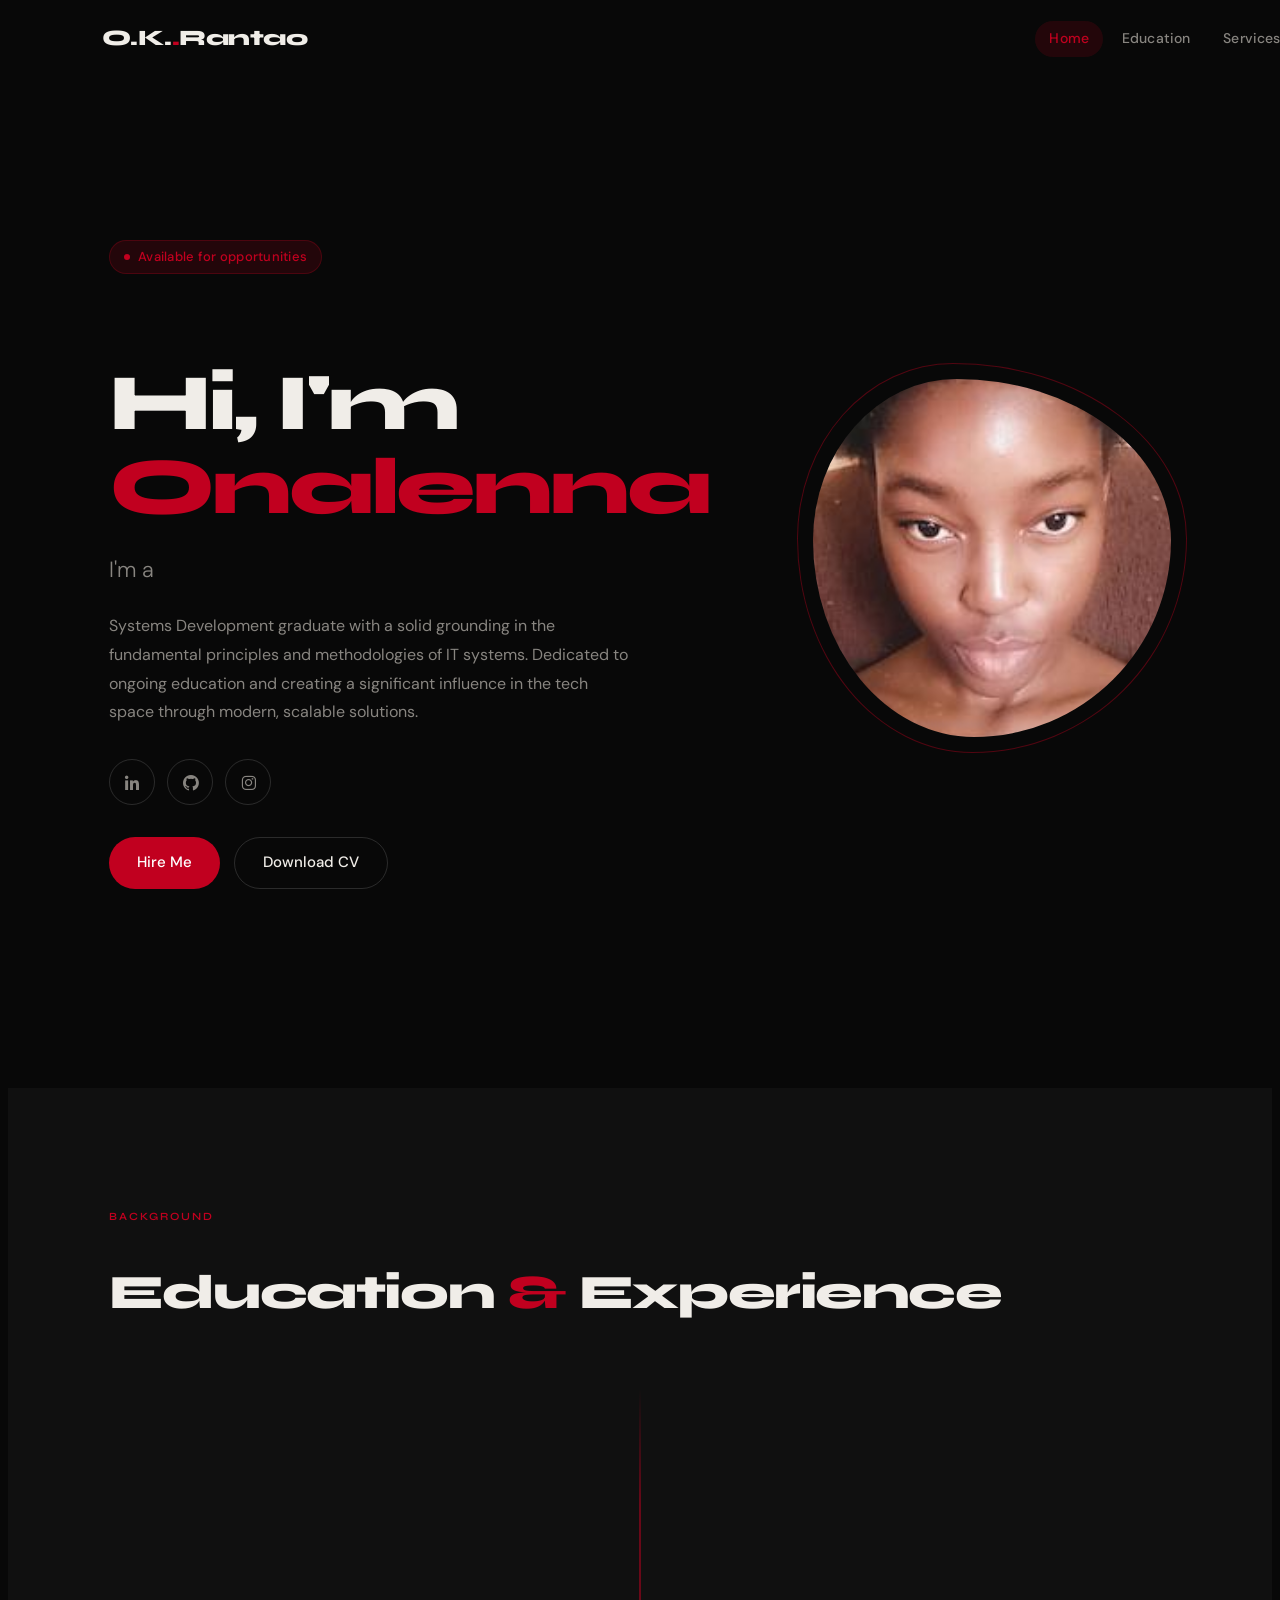
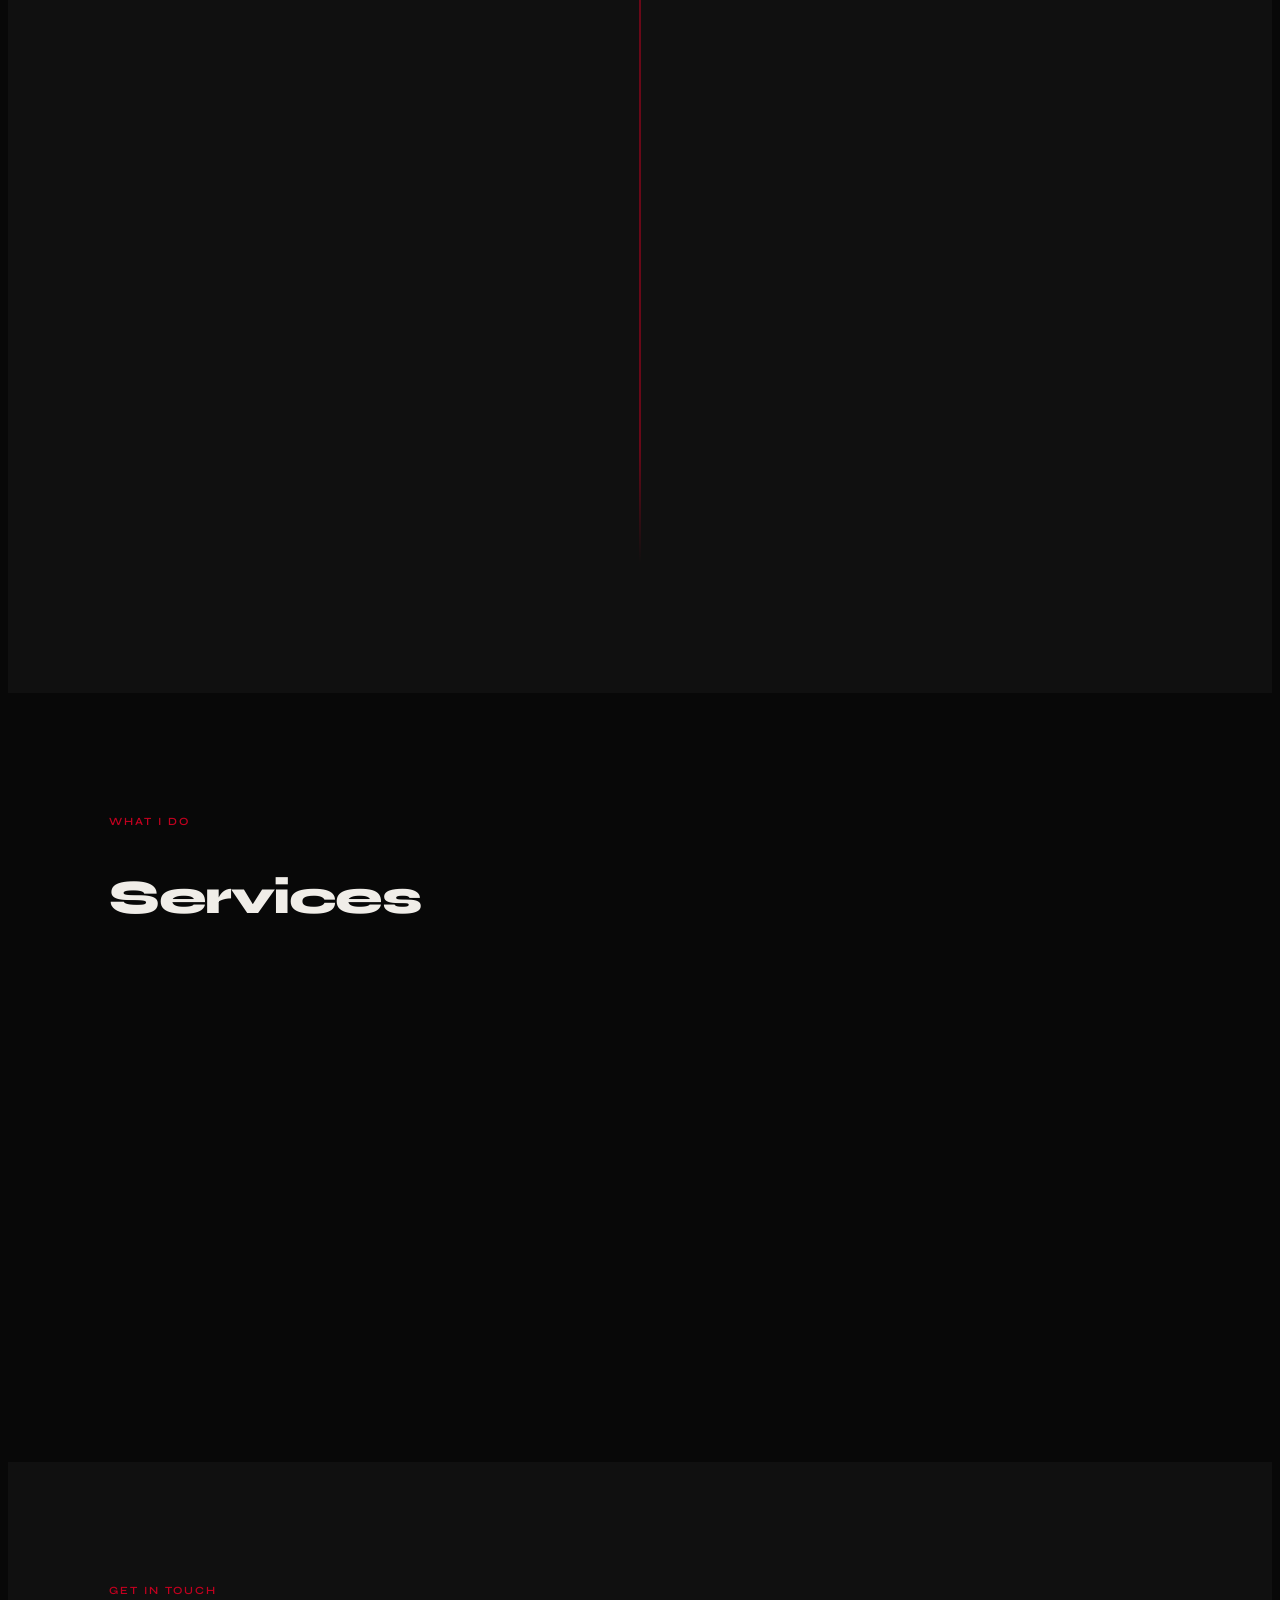
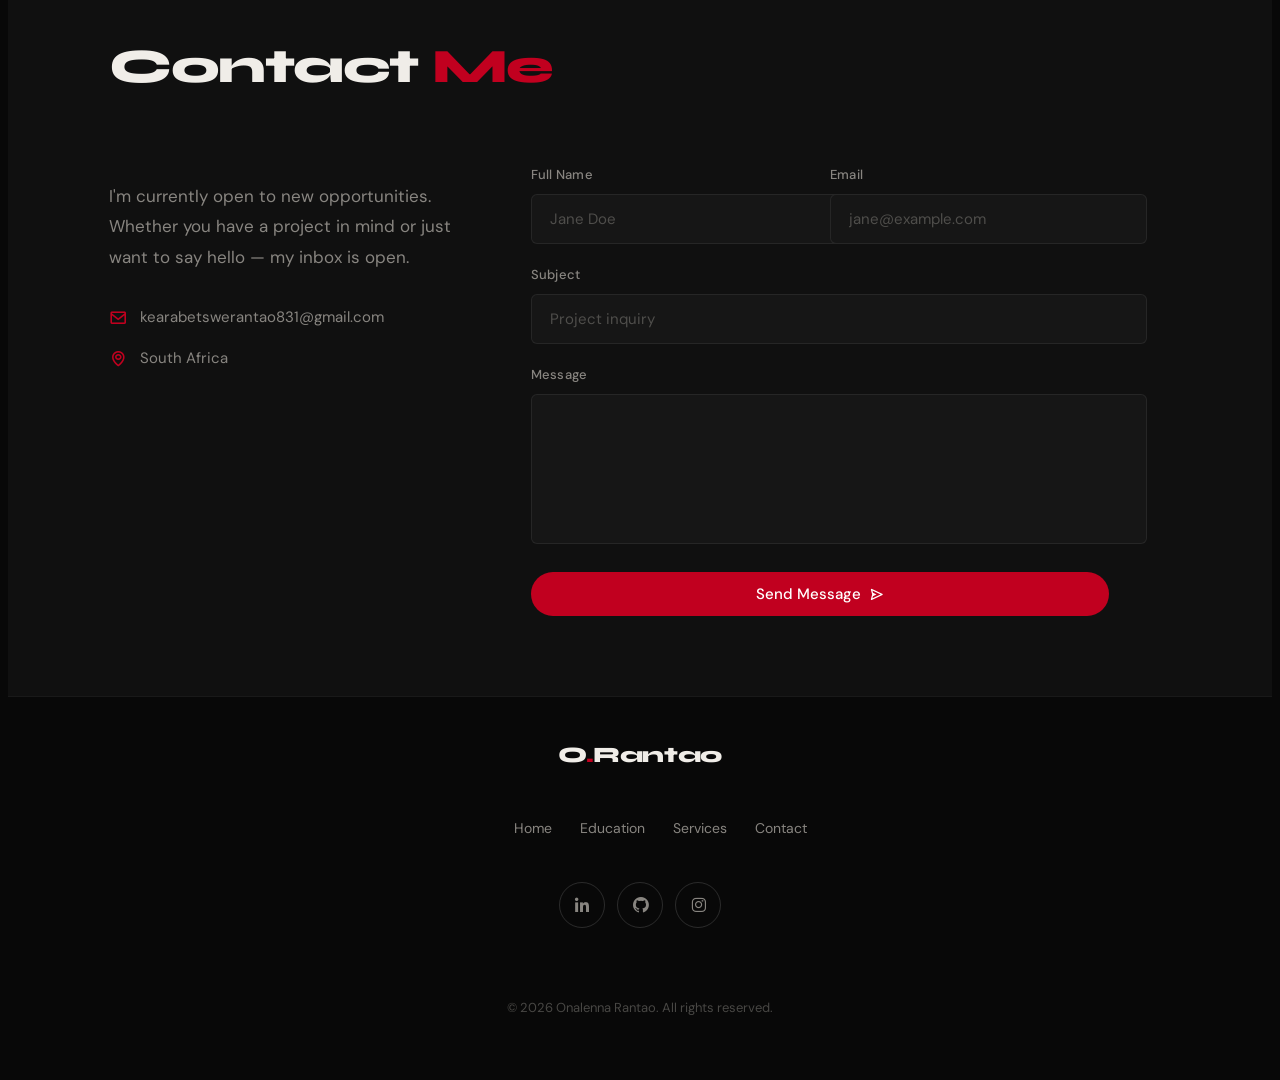
==== commit de85cba0: "Add files via upload" ====
--- a/index.html
+++ b/index.html
@@ -1,3 +1,4 @@
+
 <!doctype html>
 <html lang="en">
   <head>
@@ -7,7 +8,7 @@
       name="description"
       content="Onalenna Rantao — Systems Developer & Web Developer based in South Africa."
     />
-    <title>Onalenna Rantao | Portfolio</title>
+    <title>Onalenna Kearabetswe Rantao | Portfolio</title>
     <link rel="stylesheet" href="style.css" />
     <link
       href="https://unpkg.com/boxicons@2.1.4/css/boxicons.min.css"
@@ -21,7 +22,7 @@
   <body>
     <!-- HEADER -->
     <header class="header" id="header">
-      <a href="#home" class="logo">O<span>.</span>Rantao</a>
+      <a href="#home" class="logo">O.K.<span>.</span>Rantao</a>
 
       <button
         class="menu-btn"
@@ -56,16 +57,10 @@
         </p>
 
         <div class="social-icons">
-          <a href="linkedin.com/in/onalenna-r-05ab64229" aria-label="LinkedIn"
-            ><i class="bx bxl-linkedin"></i
-          ></a>
-          <a href="https://github.com/Onalenna1" aria-label="GitHub"
-            ><i class="bx bxl-github"></i
-          ></a>
-          <a
-            href="https://www.tiktok.com/@kearabetswe825?is_from_webapp=1&sender_device=pc"
-            aria-label="Tiktok"
-            ><i class="bx bxl-tiktok"></i
+          <a href="#" aria-label="LinkedIn"><i class="bx bxl-linkedin"></i></a>
+          <a href="#" aria-label="GitHub"><i class="bx bxl-github"></i></a>
+          <a href="#" aria-label="Instagram"
+            ><i class="bx bxl-instagram"></i
           ></a>
         </div>
 
@@ -77,7 +72,10 @@
 
       <div class="home-img">
         <div class="img-ring"></div>
-        <img src="pic.jpg" alt="Onalenna Rantao" />
+        <img
+          src="/Pic.jpeg"
+          alt="Onalenna Rantao"
+        />
       </div>
     </section>
 
@@ -101,17 +99,28 @@
 
         <div class="timeline-item" data-reveal>
           <div class="timeline-dot"></div>
-          <div class="timeline-date">2022 – <2025></2025></div>
+          <div class="timeline-date">2022 – 2024</div>
           <div class="timeline-content">
             <h3>Diploma in Systems Development</h3>
             <p>
               Mastered software engineering principles, system analysis, and
-              programming logic across a comprehensive three-year programme.
+              programming logic across a comprehensive two-year programme.
             </p>
           </div>
         </div>
 
-        
+        <div class="timeline-item" data-reveal>
+          <div class="timeline-dot"></div>
+          <div class="timeline-date">2024 – Present</div>
+          <div class="timeline-content">
+            <h3>Web Development Internship</h3>
+            <p>
+              Gaining hands-on industry experience at Oasis Infobyte, working on
+              real-world web applications and UI/UX design.
+            </p>
+          </div>
+        </div>
+      </div>
     </section>
 
     <!-- SERVICES -->
@@ -128,8 +137,7 @@
             JavaScript, and modern HTML5/CSS3 techniques.
           </p>
           <div class="service-arrow"><i class="bx bx-right-arrow-alt"></i></div>
-        </div>
-
+</div>
         <div class="service-box" data-reveal>
           <div class="service-icon"><i class="bx bxl-java"></i></div>
           <h4>Java Development</h4>
@@ -148,7 +156,7 @@
             software systems and data integrity.
           </p>
           <div class="service-arrow"><i class="bx bx-right-arrow-alt"></i></div>
-        </div>
+</div>
       </div>
     </section>
 
@@ -212,10 +220,10 @@
             <textarea
               id="message"
               name="message"
-              rows="6"
-              placeholder="Tell me about your project..."
-              required
-            ></textarea>
+              rows="6"></textarea>
+              <placeholder="Tell me about your project..."></placeholdes
+              required>
+            </textarea>
           </div>
           <button
             type="submit"
@@ -240,16 +248,10 @@
           <li><a href="#contact">Contact</a></li>
         </ul>
         <div class="social-icons">
-          <a href="linkedin.com/in/onalenna-r-05ab64229" aria-label="LinkedIn"
-            ><i class="bx bxl-linkedin"></i
-          ></a>
-          <a href="https://github.com/Onalenna1" aria-label="GitHub"
-            ><i class="bx bxl-github"></i
-          ></a>
-          <a
-            href="https://www.tiktok.com/@kearabetswe825?is_from_webapp=1&sender_device=pc"
-            aria-label="Tiktok"
-            ><i class="bx bxl-tiktok"></i
+          <a href="#" aria-label="LinkedIn"><i class="bx bxl-linkedin"></i></a>
+          <a href="#" aria-label="GitHub"><i class="bx bxl-github"></i></a>
+          <a href="#" aria-label="Instagram"
+            ><i class="bx bxl-instagram"></i
           ></a>
         </div>
         <p class="copyright">© 2026 Onalenna Rantao. All rights reserved.</p>
@@ -258,4 +260,4 @@
 
     <script src="script.js"></script>
   </body>
-</html>
+</html
--- a/style.css
+++ b/style.css
@@ -1,908 +1,907 @@
-
-*,
-*::before,
-*::after {
-  margin: 0;
-  padding: 0;
-  box-sizing: border-box;
-}
-
-:root {
-  --bg: #080808;
-  --bg-2: #101010;
-  --bg-3: #161616;
-  --text: #f0ede8;
-  --text-muted: #888580;
-  --accent: #c1001f;
-  --accent-dim: rgba(193, 0, 31, 0.15);
-  --accent-glow: rgba(193, 0, 31, 0.35);
-  --border: rgba(255, 255, 255, 0.07);
-  --border-hover: rgba(255, 255, 255, 0.14);
-  --radius: 1.2rem;
-  --radius-sm: 0.6rem;
-  --transition: 0.3s cubic-bezier(0.4, 0, 0.2, 1);
-  --font-display: "Syne", sans-serif;
-  --font-body: "DM Sans", sans-serif;
-}
-
-html {
-  font-size: 62.5%;
-  overflow-x: hidden;
-  scroll-behavior: smooth;
-}
-
-body {
-  background: var(--bg);
-  color: var(--text);
-  font-family: var(--font-body);
-  font-size: 1.6rem;
-  line-height: 1.7;
-  -webkit-font-smoothing: antialiased;
-}
-
-/* =============================================
-   HEADER
-   ============================================= */
-.header {
-  position: fixed;
-  top: 0;
-  left: 0;
-  width: 100%;
-  padding: 2rem 8%;
-  display: flex;
-  justify-content: space-between;
-  align-items: center;
-  z-index: 1000;
-  transition:
-    background var(--transition),
-    box-shadow var(--transition);
-}
-
-.header.scrolled {
-  background: rgba(8, 8, 8, 0.92);
-  backdrop-filter: blur(16px);
-  -webkit-backdrop-filter: blur(16px);
-  box-shadow: 0 1px 0 var(--border);
-}
-
-.logo {
-  font-family: var(--font-display);
-  font-size: 2.2rem;
-  font-weight: 800;
-  color: var(--text);
-  letter-spacing: -0.02em;
-  text-decoration: none;
-  transition: opacity var(--transition);
-}
-
-.logo span {
-  color: var(--accent);
-}
-
-.logo:hover {
-  opacity: 0.8;
-}
-
-/* Navbar */
-.navbar {
-  display: flex;
-  align-items: center;
-  gap: 0.5rem;
-}
-
-.navbar a {
-  font-family: var(--font-body);
-  font-size: 1.4rem;
-  font-weight: 500;
-  color: var(--text-muted);
-  text-decoration: none;
-  padding: 0.6rem 1.4rem;
-  border-radius: 10rem;
-  transition:
-    color var(--transition),
-    background var(--transition);
-  letter-spacing: 0.01em;
-}
-
-.navbar a:hover {
-  color: var(--text);
-  background: var(--border);
-}
-
-.navbar a.active {
-  color: var(--text);
-  background: var(--accent-dim);
-  color: var(--accent);
-}
-
-/* Hamburger */
-.menu-btn {
-  display: none;
-  flex-direction: column;
-  justify-content: center;
-  gap: 5px;
-  width: 3.6rem;
-  height: 3.6rem;
-  background: none;
-  border: 1px solid var(--border-hover);
-  border-radius: var(--radius-sm);
-  cursor: pointer;
-  padding: 0.8rem;
-  transition: border-color var(--transition);
-}
-
-.menu-btn:hover {
-  border-color: var(--accent);
-}
-
-.menu-btn span {
-  display: block;
-  width: 100%;
-  height: 1.5px;
-  background: var(--text);
-  border-radius: 2px;
-  transition:
-    transform var(--transition),
-    opacity var(--transition);
-  transform-origin: center;
-}
-
-.menu-btn.open span:nth-child(1) {
-  transform: translateY(6.5px) rotate(45deg);
-}
-.menu-btn.open span:nth-child(2) {
-  opacity: 0;
-  transform: scaleX(0);
-}
-.menu-btn.open span:nth-child(3) {
-  transform: translateY(-6.5px) rotate(-45deg);
-}
-
-/* =============================================
-   SECTIONS — SHARED
-   ============================================= */
-section {
-  padding: 12rem 8% 8rem;
-}
-
-.section-label {
-  font-family: var(--font-display);
-  font-size: 1.1rem;
-  font-weight: 600;
-  letter-spacing: 0.18em;
-  text-transform: uppercase;
-  color: var(--accent);
-  margin-bottom: 1.2rem;
-}
-
-.heading {
-  font-family: var(--font-display);
-  font-size: 4.8rem;
-  font-weight: 800;
-  line-height: 1.1;
-  letter-spacing: -0.03em;
-  margin-bottom: 7rem;
-}
-
-.heading span {
-  color: var(--accent);
-}
-
-/* Scroll reveal */
-[data-reveal] {
-  opacity: 0;
-  transform: translateY(28px);
-  transition:
-    opacity 0.6s ease,
-    transform 0.6s ease;
-}
-
-[data-reveal].visible {
-  opacity: 1;
-  transform: translateY(0);
-}
-
-/* HOME*/
-.home {
-  min-height: 100vh;
-  display: flex;
-  align-items: center;
-  justify-content: space-between;
-  gap: 6rem;
-  padding-top: 10rem;
-}
-
-.intro-tag {
-  display: inline-flex;
-  align-items: center;
-  gap: 0.8rem;
-  font-size: 1.3rem;
-  font-weight: 500;
-  color: var(--accent);
-  background: var(--accent-dim);
-  border: 1px solid rgba(193, 0, 31, 0.25);
-  padding: 0.5rem 1.4rem;
-  border-radius: 10rem;
-  margin-bottom: 2rem;
-  letter-spacing: 0.02em;
-}
-
-.intro-tag::before {
-  content: "";
-  display: inline-block;
-  width: 6px;
-  height: 6px;
-  background: var(--accent);
-  border-radius: 50%;
-  animation: pulse 2s infinite;
-}
-
-@keyframes pulse {
-  0%,
-  100% {
-    opacity: 1;
-    transform: scale(1);
-  }
-  50% {
-    opacity: 0.5;
-    transform: scale(0.8);
-  }
-}
-
-.home-content h1 {
-  font-family: var(--font-display);
-  font-size: clamp(5rem, 7vw, 8rem);
-  font-weight: 800;
-  line-height: 1.05;
-  letter-spacing: -0.04em;
-  margin-bottom: 1.2rem;
-}
-
-.home-content h1 span {
-  color: var(--accent);
-}
-
-.home-content h3 {
-  font-family: var(--font-body);
-  font-size: 2.2rem;
-  font-weight: 300;
-  color: var(--text-muted);
-  margin-bottom: 2.4rem;
-  min-height: 3.2rem;
-}
-
-.home-content .bio {
-  font-size: 1.6rem;
-  color: var(--text-muted);
-  line-height: 1.8;
-  max-width: 52rem;
-  margin-bottom: 3.2rem;
-}
-
-/* Social icons */
-.social-icons {
-  display: flex;
-  gap: 1.2rem;
-  margin-bottom: 3.2rem;
-}
-
-.social-icons a {
-  display: inline-flex;
-  align-items: center;
-  justify-content: center;
-  width: 4.4rem;
-  height: 4.4rem;
-  font-size: 1.9rem;
-  color: var(--text-muted);
-  border: 1px solid var(--border-hover);
-  border-radius: 50%;
-  text-decoration: none;
-  transition:
-    color var(--transition),
-    border-color var(--transition),
-    transform var(--transition);
-}
-
-.social-icons a:hover {
-  color: var(--accent);
-  border-color: var(--accent);
-  transform: translateY(-3px);
-}
-
-/* Buttons */
-.btn-group {
-  display: flex;
-  gap: 1.4rem;
-  flex-wrap: wrap;
-}
-
-.btn {
-  display: inline-flex;
-  align-items: center;
-  gap: 0.8rem;
-  font-family: var(--font-body);
-  font-size: 1.5rem;
-  font-weight: 500;
-  padding: 1.2rem 2.8rem;
-  border-radius: 10rem;
-  text-decoration: none;
-  cursor: pointer;
-  transition:
-    transform var(--transition),
-    box-shadow var(--transition),
-    background var(--transition);
-  border: none;
-}
-
-.btn-primary {
-  background: var(--accent);
-  color: #fff;
-}
-
-.btn-primary:hover {
-  transform: translateY(-2px);
-  box-shadow: 0 8px 28px var(--accent-glow);
-}
-
-.btn-outline {
-  background: transparent;
-  color: var(--text);
-  border: 1px solid var(--border-hover);
-}
-
-.btn-outline:hover {
-  border-color: var(--text);
-  transform: translateY(-2px);
-}
-
-.btn-full {
-  width: 100%;
-  justify-content: center;
-}
-
-/* Home image */
-.home-img {
-  position: relative;
-  flex-shrink: 0;
-}
-
-.home-img img {
-  width: clamp(26rem, 28vw, 36rem);
-  height: clamp(26rem, 28vw, 36rem);
-  object-fit: cover;
-  border-radius: 40% 60% 55% 45% / 45% 45% 55% 55%;
-  position: relative;
-  z-index: 1;
-  display: block;
-}
-
-.img-ring {
-  position: absolute;
-  inset: -1.6rem;
-  border-radius: 40% 60% 55% 45% / 45% 45% 55% 55%;
-  border: 1.5px solid var(--accent);
-  opacity: 0.4;
-  animation: morphRing 8s ease-in-out infinite alternate;
-  z-index: 0;
-}
-
-@keyframes morphRing {
-  0% {
-    border-radius: 40% 60% 55% 45% / 45% 45% 55% 55%;
-  }
-  50% {
-    border-radius: 60% 40% 45% 55% / 55% 55% 45% 45%;
-  }
-  100% {
-    border-radius: 50% 50% 60% 40% / 40% 60% 50% 50%;
-  }
-}
-
-/* Text animation */
-.text-animation span::after {
-  content: "";
-  animation: words 16s infinite;
-  color: var(--text);
-}
-
-@keyframes words {
-  0%,
-  18% {
-    content: "Systems Developer";
-  }
-  20%,
-  38% {
-    content: "Web Designer";
-  }
-  40%,
-  58% {
-    content: "UI/UX Intern";
-  }
-  60%,
-  78% {
-    content: "Java Coder";
-  }
-  80%,
-  98% {
-    content: "Tech Enthusiast";
-  }
-}
-
-/* EDUCATION TIMELINE*/
-.education {
-  background: var(--bg-2);
-}
-
-.timeline-items {
-  max-width: 86rem;
-  margin: 0 auto;
-  position: relative;
-  padding: 0 2rem;
-}
-
-.timeline-items::before {
-  content: "";
-  position: absolute;
-  left: 50%;
-  top: 0;
-  bottom: 0;
-  width: 1px;
-  background: linear-gradient(
-    to bottom,
-    transparent,
-    var(--accent) 15%,
-    var(--accent) 85%,
-    transparent
-  );
-  transform: translateX(-50%);
-}
-
-.timeline-item {
-  display: grid;
-  grid-template-columns: 1fr 2.4rem 1fr;
-  align-items: start;
-  gap: 0 2.4rem;
-  margin-bottom: 5rem;
-  position: relative;
-}
-
-.timeline-item:nth-child(odd) .timeline-date {
-  grid-column: 1;
-  text-align: right;
-  padding-top: 2.4rem;
-}
-.timeline-item:nth-child(odd) .timeline-dot {
-  grid-column: 2;
-}
-.timeline-item:nth-child(odd) .timeline-content {
-  grid-column: 3;
-}
-
-.timeline-item:nth-child(even) .timeline-date {
-  grid-column: 3;
-  order: 3;
-  padding-top: 2.4rem;
-}
-.timeline-item:nth-child(even) .timeline-dot {
-  grid-column: 2;
-  order: 2;
-}
-.timeline-item:nth-child(even) .timeline-content {
-  grid-column: 1;
-  order: 1;
-  text-align: right;
-}
-
-.timeline-dot {
-  width: 1.4rem;
-  height: 1.4rem;
-  background: var(--accent);
-  border-radius: 50%;
-  margin-top: 2.6rem;
-  box-shadow:
-    0 0 0 4px var(--bg-2),
-    0 0 0 5px var(--accent);
-  justify-self: center;
-}
-
-.timeline-date {
-  font-family: var(--font-display);
-  font-size: 1.2rem;
-  font-weight: 600;
-  letter-spacing: 0.08em;
-  color: var(--accent);
-  text-transform: uppercase;
-}
-
-.timeline-content {
-  background: var(--bg-3);
-  border: 1px solid var(--border);
-  border-radius: var(--radius);
-  padding: 2.4rem 2.8rem;
-  transition: border-color var(--transition);
-}
-
-.timeline-content:hover {
-  border-color: var(--border-hover);
-}
-
-.timeline-content h3 {
-  font-family: var(--font-display);
-  font-size: 1.8rem;
-  font-weight: 700;
-  margin-bottom: 0.8rem;
-  color: var(--text);
-}
-
-.timeline-content p {
-  font-size: 1.4rem;
-  color: var(--text-muted);
-  line-height: 1.7;
-}
-
-/* SERVICES*/
-.services-container {
-  display: grid;
-  grid-template-columns: repeat(3, 1fr);
-  gap: 2rem;
-}
-
-.service-box {
-  background: var(--bg-2);
-  border: 1px solid var(--border);
-  border-radius: var(--radius);
-  padding: 3.6rem 3rem;
-  position: relative;
-  overflow: hidden;
-  transition:
-    border-color var(--transition),
-    transform var(--transition);
-  display: flex;
-  flex-direction: column;
-  gap: 1.6rem;
-}
-
-.service-box::after {
-  content: "";
-  position: absolute;
-  inset: 0;
-  background: radial-gradient(
-    circle at bottom left,
-    var(--accent-dim) 0%,
-    transparent 60%
-  );
-  opacity: 0;
-  transition: opacity var(--transition);
-}
-
-.service-box:hover {
-  border-color: rgba(193, 0, 31, 0.4);
-  transform: translateY(-6px);
-}
-
-.service-box:hover::after {
-  opacity: 1;
-}
-
-.service-icon {
-  font-size: 3.2rem;
-  color: var(--accent);
-  line-height: 1;
-  position: relative;
-  z-index: 1;
-}
-
-.service-box h4 {
-  font-family: var(--font-display);
-  font-size: 2rem;
-  font-weight: 700;
-  color: var(--text);
-  position: relative;
-  z-index: 1;
-}
-
-.service-box p {
-  font-size: 1.45rem;
-  color: var(--text-muted);
-  line-height: 1.7;
-  flex: 1;
-  position: relative;
-  z-index: 1;
-}
-
-.service-arrow {
-  font-size: 2.4rem;
-  color: var(--text-muted);
-  transition:
-    color var(--transition),
-    transform var(--transition);
-  position: relative;
-  z-index: 1;
-  align-self: flex-end;
-}
-
-.service-box:hover .service-arrow {
-  color: var(--accent);
-  transform: translateX(6px);
-}
-
-/*CONTACT*/
-.contact {
-  background: var(--bg-2);
-}
-
-.contact-wrapper {
-  display: grid;
-  grid-template-columns: 1fr 1.6fr;
-  gap: 6rem;
-  align-items: start;
-  max-width: 100rem;
-}
-
-.contact-info p {
-  font-size: 1.7rem;
-  color: var(--text-muted);
-  line-height: 1.8;
-  margin-bottom: 3.2rem;
-}
-
-.contact-details {
-  display: flex;
-  flex-direction: column;
-  gap: 1.6rem;
-}
-
-.contact-item {
-  display: flex;
-  align-items: center;
-  gap: 1.2rem;
-  font-size: 1.5rem;
-  color: var(--text-muted);
-}
-
-.contact-item i {
-  font-size: 1.9rem;
-  color: var(--accent);
-  flex-shrink: 0;
-}
-
-/* Form */
-.contact-form {
-  display: flex;
-  flex-direction: column;
-  gap: 2rem;
-}
-
-.form-row {
-  display: grid;
-  grid-template-columns: 1fr 1fr;
-  gap: 2rem;
-}
-
-.form-group {
-  display: flex;
-  flex-direction: column;
-  gap: 0.8rem;
-}
-
-.form-group label {
-  font-size: 1.3rem;
-  font-weight: 500;
-  color: var(--text-muted);
-  letter-spacing: 0.02em;
-}
-
-.form-group input,
-.form-group textarea {
-  width: 100%;
-  padding: 1.4rem 1.8rem;
-  font-family: var(--font-body);
-  font-size: 1.5rem;
-  color: var(--text);
-  background: var(--bg-3);
-  border: 1px solid var(--border);
-  border-radius: var(--radius-sm);
-  outline: none;
-  transition:
-    border-color var(--transition),
-    box-shadow var(--transition);
-  resize: none;
-}
-
-.form-group input::placeholder,
-.form-group textarea::placeholder {
-  color: rgba(136, 133, 128, 0.5);
-}
-
-.form-group input:focus,
-.form-group textarea:focus {
-  border-color: var(--accent);
-  box-shadow: 0 0 0 3px var(--accent-dim);
-}
-
-#submit-btn {
-  font-family: var(--font-body);
-}
-
-#submit-btn.loading {
-  opacity: 0.7;
-  pointer-events: none;
-}
-
-#submit-btn.sent {
-  background: #1a6b3c;
-  box-shadow: none;
-}
-
-/* FOOTER*/
-.footer {
-  padding: 4rem 8%;
-  border-top: 1px solid var(--border);
-}
-
-.footer-inner {
-  display: flex;
-  flex-direction: column;
-  align-items: center;
-  gap: 2.4rem;
-  text-align: center;
-}
-
-.footer-links {
-  list-style: none;
-  display: flex;
-  gap: 0.4rem;
-  flex-wrap: wrap;
-  justify-content: center;
-}
-
-.footer-links a {
-  font-size: 1.4rem;
-  color: var(--text-muted);
-  text-decoration: none;
-  padding: 0.4rem 1.2rem;
-  border-radius: 10rem;
-  transition: color var(--transition);
-}
-
-.footer-links a:hover {
-  color: var(--text);
-}
-
-.copyright {
-  font-size: 1.3rem;
-  color: rgba(136, 133, 128, 0.5);
-}
-
-/* RESPONSIVE*/
-@media (max-width: 1024px) {
-  .services-container {
-    grid-template-columns: 1fr 1fr;
-  }
-}
-
-@media (max-width: 768px) {
-  html {
-    font-size: 58%;
-  }
-  section {
-    padding: 10rem 6% 6rem;
-  }
-
-  .header {
-    padding: 1.8rem 6%;
-  }
-
-  .menu-btn {
-    display: flex;
-  }
-
-  .navbar {
-    position: fixed;
-    top: 0;
-    right: 0;
-    width: min(28rem, 80vw);
-    height: 100vh;
-    background: rgba(10, 10, 10, 0.97);
-    backdrop-filter: blur(20px);
-    flex-direction: column;
-    align-items: flex-start;
-    justify-content: center;
-    padding: 4rem 3.2rem;
-    gap: 0.8rem;
-    transform: translateX(100%);
-    transition: transform 0.35s cubic-bezier(0.4, 0, 0.2, 1);
-    border-left: 1px solid var(--border);
-    z-index: 999;
-  }
-
-  .navbar.open {
-    transform: translateX(0);
-  }
-
-  .navbar a {
-    font-size: 2rem;
-    padding: 0.8rem 0;
-    width: 100%;
-  }
-
-  .home {
-    flex-direction: column-reverse;
-    text-align: center;
-    padding-top: 12rem;
-    gap: 4rem;
-  }
-
-  .home-content .bio {
-    margin: 0 auto 3.2rem;
-  }
-  .social-icons {
-    justify-content: center;
-  }
-  .btn-group {
-    justify-content: center;
-  }
-
-  .home-img img,
-  .img-ring {
-    border-radius: 50%;
-  }
-
-  /* Timeline mobile */
-  .timeline-items::before {
-    left: 0;
-    transform: none;
-  }
-
-  .timeline-item {
-    grid-template-columns: 1.4rem 1fr;
-    gap: 0 2rem;
-    margin-bottom: 3.6rem;
-  }
-
-  .timeline-item:nth-child(odd) .timeline-date,
-  .timeline-item:nth-child(even) .timeline-date {
-    grid-column: 2;
-    grid-row: 1;
-    order: unset;
-    text-align: left;
-    padding-top: 0;
-    margin-bottom: 0.8rem;
-  }
-
-  .timeline-item:nth-child(odd) .timeline-dot,
-  .timeline-item:nth-child(even) .timeline-dot {
-    grid-column: 1;
-    grid-row: 1 / 3;
-    order: unset;
-    margin-top: 0.2rem;
-    justify-self: start;
-  }
-
-  .timeline-item:nth-child(odd) .timeline-content,
-  .timeline-item:nth-child(even) .timeline-content {
-    grid-column: 2;
-    grid-row: 2;
-    order: unset;
-    text-align: left;
-  }
-
-  .services-container {
-    grid-template-columns: 1fr;
-  }
-
-  .contact-wrapper {
-    grid-template-columns: 1fr;
-    gap: 3.6rem;
-  }
-
-  .form-row {
-    grid-template-columns: 1fr;
-  }
-}
-
-@media (max-width: 480px) {
-  .heading {
-    font-size: 3.8rem;
-  }
-}
+
+*::before,
+*::after {
+  margin: 0;
+  padding: 0;
+  box-sizing: border-box;
+
+}
+:root {
+  --bg: #080808;
+  --bg-2: #101010;
+  --bg-3: #161616;
+  --text: #f0ede8;
+  --text-muted: #888580;
+  --accent: #c1001f;
+  --accent-dim: rgba(193, 0, 31, 0.15);
+  --accent-glow: rgba(193, 0, 31, 0.35);
+  --border: rgba(255, 255, 255, 0.07);
+  --border-hover: rgba(255, 255, 255, 0.14);
+  --radius: 1.2rem;
+  --radius-sm: 0.6rem;
+  --transition: 0.3s cubic-bezier(0.4, 0, 0.2, 1);
+  --font-display: "Syne", sans-serif;
+  --font-body: "DM Sans", sans-serif;
+}
+
+html {
+  font-size: 62.5%;
+  overflow-x: hidden;
+  scroll-behavior: smooth;
+}
+
+body {
+  background: var(--bg);
+  color: var(--text);
+  font-family: var(--font-body);
+  font-size: 1.6rem;
+  line-height: 1.7;
+  -webkit-font-smoothing: antialiased;
+}
+
+/* =============================================
+   HEADER
+   ============================================= */
+.header {
+  position: fixed;
+  top: 0;
+  left: 0;
+  width: 100%;
+  padding: 2rem 8%;
+  display: flex;
+  justify-content: space-between;
+  align-items: center;
+  z-index: 1000;
+  transition:
+    background var(--transition),
+    box-shadow var(--transition);
+}
+
+.header.scrolled {
+  background: rgba(8, 8, 8, 0.92);
+  backdrop-filter: blur(16px);
+  -webkit-backdrop-filter: blur(16px);
+  box-shadow: 0 1px 0 var(--border);
+}
+
+.logo {
+  font-family: var(--font-display);
+  font-size: 2.2rem;
+  font-weight: 800;
+  color: var(--text);
+  letter-spacing: -0.02em;
+  text-decoration: none;
+  transition: opacity var(--transition);
+}
+
+.logo span {
+  color: var(--accent);
+}
+
+.logo:hover {
+  opacity: 0.8;
+}
+
+/* Navbar */
+.navbar {
+  display: flex;
+  align-items: center;
+  gap: 0.5rem;
+}
+
+.navbar a {
+  font-family: var(--font-body);
+  font-size: 1.4rem;
+  font-weight: 500;
+  color: var(--text-muted);
+  text-decoration: none;
+  padding: 0.6rem 1.4rem;
+  border-radius: 10rem;
+  transition:
+    color var(--transition),
+    background var(--transition);
+  letter-spacing: 0.01em;
+}
+
+.navbar a:hover {
+  color: var(--text);
+  background: var(--border);
+}
+
+.navbar a.active {
+  color: var(--text);
+  background: var(--accent-dim);
+  color: var(--accent);
+}
+
+/* Hamburger */
+.menu-btn {
+  display: none;
+  flex-direction: column;
+  justify-content: center;
+  gap: 5px;
+  width: 3.6rem;
+  height: 3.6rem;
+  background: none;
+  border: 1px solid var(--border-hover);
+  border-radius: var(--radius-sm);
+  cursor: pointer;
+  padding: 0.8rem;
+  transition: border-color var(--transition);
+}
+
+.menu-btn:hover {
+  border-color: var(--accent);
+}
+
+.menu-btn span {
+  display: block;
+  width: 100%;
+  height: 1.5px;
+  background: var(--text);
+  border-radius: 2px;
+  transition:
+    transform var(--transition),
+    opacity var(--transition);
+  transform-origin: center;
+}
+
+.menu-btn.open span:nth-child(1) {
+  transform: translateY(6.5px) rotate(45deg);
+}
+.menu-btn.open span:nth-child(2) {
+  opacity: 0;
+  transform: scaleX(0);
+}
+.menu-btn.open span:nth-child(3) {
+  transform: translateY(-6.5px) rotate(-45deg);
+}
+
+/* =============================================
+   SECTIONS — SHARED
+   ============================================= */
+section {
+  padding: 12rem 8% 8rem;
+}
+
+.section-label {
+  font-family: var(--font-display);
+  font-size: 1.1rem;
+  font-weight: 600;
+  letter-spacing: 0.18em;
+  text-transform: uppercase;
+  color: var(--accent);
+  margin-bottom: 1.2rem;
+}
+
+.heading {
+  font-family: var(--font-display);
+  font-size: 4.8rem;
+  font-weight: 800;
+  line-height: 1.1;
+  letter-spacing: -0.03em;
+  margin-bottom: 7rem;
+}
+
+.heading span {
+  color: var(--accent);
+}
+
+/* Scroll reveal */
+[data-reveal] {
+  opacity: 0;
+  transform: translateY(28px);
+  transition:
+    opacity 0.6s ease,
+    transform 0.6s ease;
+}
+
+[data-reveal].visible {
+  opacity: 1;
+  transform: translateY(0);
+}
+
+/* HOME*/
+.home {
+  min-height: 100vh;
+  display: flex;
+  align-items: center;
+  justify-content: space-between;
+  gap: 6rem;
+  padding-top: 10rem;
+}
+
+.intro-tag {
+  display: inline-flex;
+  align-items: center;
+  gap: 0.8rem;
+  font-size: 1.3rem;
+  font-weight: 500;
+  color: var(--accent);
+  background: var(--accent-dim);
+  border: 1px solid rgba(193, 0, 31, 0.25);
+  padding: 0.5rem 1.4rem;
+  border-radius: 10rem;
+  margin-bottom: 2rem;
+  letter-spacing: 0.02em;
+}
+
+.intro-tag::before {
+  content: "";
+  display: inline-block;
+  width: 6px;
+  height: 6px;
+  background: var(--accent);
+  border-radius: 50%;
+  animation: pulse 2s infinite;
+}
+
+@keyframes pulse {
+  0%,
+  100% {
+    opacity: 1;
+    transform: scale(1);
+  }
+  50% {
+    opacity: 0.5;
+    transform: scale(0.8);
+  }
+}
+
+.home-content h1 {
+  font-family: var(--font-display);
+  font-size: clamp(5rem, 7vw, 8rem);
+  font-weight: 800;
+  line-height: 1.05;
+  letter-spacing: -0.04em;
+  margin-bottom: 1.2rem;
+}
+
+.home-content h1 span {
+  color: var(--accent);
+}
+
+.home-content h3 {
+  font-family: var(--font-body);
+  font-size: 2.2rem;
+  font-weight: 300;
+  color: var(--text-muted);
+  margin-bottom: 2.4rem;
+  min-height: 3.2rem;
+}
+
+.home-content .bio {
+  font-size: 1.6rem;
+  color: var(--text-muted);
+  line-height: 1.8;
+  max-width: 52rem;
+  margin-bottom: 3.2rem;
+}
+
+/* Social icons */
+.social-icons {
+  display: flex;
+  gap: 1.2rem;
+  margin-bottom: 3.2rem;
+}
+
+.social-icons a {
+  display: inline-flex;
+  align-items: center;
+  justify-content: center;
+  width: 4.4rem;
+  height: 4.4rem;
+  font-size: 1.9rem;
+  color: var(--text-muted);
+  border: 1px solid var(--border-hover);
+  border-radius: 50%;
+  text-decoration: none;
+  transition:
+    color var(--transition),
+    border-color var(--transition),
+    transform var(--transition);
+}
+
+.social-icons a:hover {
+  color: var(--accent);
+  border-color: var(--accent);
+  transform: translateY(-3px);
+}
+
+/* Buttons */
+.btn-group {
+  display: flex;
+  gap: 1.4rem;
+  flex-wrap: wrap;
+}
+
+.btn {
+  display: inline-flex;
+  align-items: center;
+  gap: 0.8rem;
+  font-family: var(--font-body);
+  font-size: 1.5rem;
+  font-weight: 500;
+  padding: 1.2rem 2.8rem;
+  border-radius: 10rem;
+  text-decoration: none;
+  cursor: pointer;
+  transition:
+    transform var(--transition),
+    box-shadow var(--transition),
+    background var(--transition);
+  border: none;
+}
+
+.btn-primary {
+  background: var(--accent);
+  color: #fff;
+}
+
+.btn-primary:hover {
+  transform: translateY(-2px);
+  box-shadow: 0 8px 28px var(--accent-glow);
+}
+
+.btn-outline {
+  background: transparent;
+  color: var(--text);
+  border: 1px solid var(--border-hover);
+}
+
+.btn-outline:hover {
+  border-color: var(--text);
+  transform: translateY(-2px);
+}
+
+.btn-full {
+  width: 100%;
+  justify-content: center;
+}
+
+/* Home image */
+.home-img {
+  position: relative;
+  flex-shrink: 0;
+}
+
+.home-img img {
+  width: clamp(26rem, 28vw, 36rem);
+  height: clamp(26rem, 28vw, 36rem);
+  object-fit: cover;
+  border-radius: 40% 60% 55% 45% / 45% 45% 55% 55%;
+  position: relative;
+  z-index: 1;
+  display: block;
+}
+
+.img-ring {
+  position: absolute;
+  inset: -1.6rem;
+  border-radius: 40% 60% 55% 45% / 45% 45% 55% 55%;
+  border: 1.5px solid var(--accent);
+  opacity: 0.4;
+  animation: morphRing 8s ease-in-out infinite alternate;
+  z-index: 0;
+}
+
+@keyframes morphRing {
+  0% {
+    border-radius: 40% 60% 55% 45% / 45% 45% 55% 55%;
+  }
+  50% {
+    border-radius: 60% 40% 45% 55% / 55% 55% 45% 45%;
+  }
+  100% {
+    border-radius: 50% 50% 60% 40% / 40% 60% 50% 50%;
+  }
+}
+
+/* Text animation */
+.text-animation span::after {
+  content: "";
+  animation: words 16s infinite;
+  color: var(--text);
+}
+
+@keyframes words {
+  0%,
+  18% {
+    content: "Systems Developer";
+  }
+  20%,
+  38% {
+    content: "Web Designer";
+  }
+  40%,
+  58% {
+    content: "UI/UX Intern";
+  }
+  60%,
+  78% {
+    content: "Java Coder";
+  }
+  80%,
+  98% {
+    content: "Tech Enthusiast";
+  }
+}
+
+/* EDUCATION TIMELINE*/
+.education {
+  background: var(--bg-2);
+}
+
+.timeline-items {
+  max-width: 86rem;
+  margin: 0 auto;
+  position: relative;
+  padding: 0 2rem;
+}
+
+.timeline-items::before {
+  content: "";
+  position: absolute;
+  left: 50%;
+  top: 0;
+  bottom: 0;
+  width: 1px;
+  background: linear-gradient(
+    to bottom,
+    transparent,
+    var(--accent) 15%,
+    var(--accent) 85%,
+    transparent
+  );
+  transform: translateX(-50%);
+}
+
+.timeline-item {
+  display: grid;
+  grid-template-columns: 1fr 2.4rem 1fr;
+  align-items: start;
+  gap: 0 2.4rem;
+  margin-bottom: 5rem;
+  position: relative;
+}
+
+.timeline-item:nth-child(odd) .timeline-date {
+  grid-column: 1;
+  text-align: right;
+  padding-top: 2.4rem;
+}
+.timeline-item:nth-child(odd) .timeline-dot {
+  grid-column: 2;
+}
+.timeline-item:nth-child(odd) .timeline-content {
+  grid-column: 3;
+}
+
+.timeline-item:nth-child(even) .timeline-date {
+  grid-column: 3;
+  order: 3;
+  padding-top: 2.4rem;
+}
+.timeline-item:nth-child(even) .timeline-dot {
+  grid-column: 2;
+  order: 2;
+}
+.timeline-item:nth-child(even) .timeline-content {
+  grid-column: 1;
+  order: 1;
+  text-align: right;
+}
+
+.timeline-dot {
+  width: 1.4rem;
+  height: 1.4rem;
+  background: var(--accent);
+  border-radius: 50%;
+  margin-top: 2.6rem;
+  box-shadow:
+    0 0 0 4px var(--bg-2),
+    0 0 0 5px var(--accent);
+  justify-self: center;
+}
+
+.timeline-date {
+  font-family: var(--font-display);
+  font-size: 1.2rem;
+  font-weight: 600;
+  letter-spacing: 0.08em;
+  color: var(--accent);
+  text-transform: uppercase;
+}
+
+.timeline-content {
+  background: var(--bg-3);
+  border: 1px solid var(--border);
+  border-radius: var(--radius);
+  padding: 2.4rem 2.8rem;
+  transition: border-color var(--transition);
+}
+
+.timeline-content:hover {
+  border-color: var(--border-hover);
+}
+
+.timeline-content h3 {
+  font-family: var(--font-display);
+  font-size: 1.8rem;
+  font-weight: 700;
+  margin-bottom: 0.8rem;
+  color: var(--text);
+}
+
+.timeline-content p {
+  font-size: 1.4rem;
+  color: var(--text-muted);
+  line-height: 1.7;
+}
+
+/* SERVICES*/
+.services-container {
+  display: grid;
+  grid-template-columns: repeat(3, 1fr);
+  gap: 2rem;
+}
+
+.service-box {
+  background: var(--bg-2);
+  border: 1px solid var(--border);
+  border-radius: var(--radius);
+  padding: 3.6rem 3rem;
+  position: relative;
+  overflow: hidden;
+  transition:
+    border-color var(--transition),
+    transform var(--transition);
+  display: flex;
+  flex-direction: column;
+  gap: 1.6rem;
+}
+
+.service-box::after {
+  content: "";
+  position: absolute;
+  inset: 0;
+  background: radial-gradient(
+    circle at bottom left,
+    var(--accent-dim) 0%,
+    transparent 60%
+  );
+  opacity: 0;
+  transition: opacity var(--transition);
+}
+
+.service-box:hover {
+  border-color: rgba(193, 0, 31, 0.4);
+  transform: translateY(-6px);
+}
+
+.service-box:hover::after {
+  opacity: 1;
+}
+
+.service-icon {
+  font-size: 3.2rem;
+  color: var(--accent);
+  line-height: 1;
+  position: relative;
+  z-index: 1;
+}
+
+.service-box h4 {
+  font-family: var(--font-display);
+  font-size: 2rem;
+  font-weight: 700;
+  color: var(--text);
+  position: relative;
+  z-index: 1;
+}
+
+.service-box p {
+  font-size: 1.45rem;
+  color: var(--text-muted);
+  line-height: 1.7;
+  flex: 1;
+  position: relative;
+  z-index: 1;
+}
+
+.service-arrow {
+  font-size: 2.4rem;
+  color: var(--text-muted);
+  transition:
+    color var(--transition),
+    transform var(--transition);
+  position: relative;
+  z-index: 1;
+  align-self: flex-end;
+}
+
+.service-box:hover .service-arrow {
+  color: var(--accent);
+  transform: translateX(6px);
+}
+
+/*CONTACT*/
+.contact {
+  background: var(--bg-2);
+}
+
+.contact-wrapper {
+  display: grid;
+  grid-template-columns: 1fr 1.6fr;
+  gap: 6rem;
+  align-items: start;
+  max-width: 100rem;
+}
+
+.contact-info p {
+  font-size: 1.7rem;
+  color: var(--text-muted);
+  line-height: 1.8;
+  margin-bottom: 3.2rem;
+}
+
+.contact-details {
+  display: flex;
+  flex-direction: column;
+  gap: 1.6rem;
+}
+
+.contact-item {
+  display: flex;
+  align-items: center;
+  gap: 1.2rem;
+  font-size: 1.5rem;
+  color: var(--text-muted);
+}
+
+.contact-item i {
+  font-size: 1.9rem;
+  color: var(--accent);
+  flex-shrink: 0;
+}
+
+/* Form */
+.contact-form {
+  display: flex;
+  flex-direction: column;
+  gap: 2rem;
+}
+
+.form-row {
+  display: grid;
+  grid-template-columns: 1fr 1fr;
+  gap: 2rem;
+}
+
+.form-group {
+  display: flex;
+  flex-direction: column;
+  gap: 0.8rem;
+}
+
+.form-group label {
+  font-size: 1.3rem;
+  font-weight: 500;
+  color: var(--text-muted);
+  letter-spacing: 0.02em;
+}
+
+.form-group input,
+.form-group textarea {
+  width: 100%;
+  padding: 1.4rem 1.8rem;
+  font-family: var(--font-body);
+  font-size: 1.5rem;
+  color: var(--text);
+  background: var(--bg-3);
+  border: 1px solid var(--border);
+  border-radius: var(--radius-sm);
+  outline: none;
+  transition:
+    border-color var(--transition),
+    box-shadow var(--transition);
+  resize: none;
+}
+
+.form-group input::placeholder,
+.form-group textarea::placeholder {
+  color: rgba(136, 133, 128, 0.5);
+}
+
+.form-group input:focus,
+.form-group textarea:focus {
+  border-color: var(--accent);
+  box-shadow: 0 0 0 3px var(--accent-dim);
+}
+
+#submit-btn {
+  font-family: var(--font-body);
+}
+
+#submit-btn.loading {
+  opacity: 0.7;
+  pointer-events: none;
+}
+
+#submit-btn.sent {
+  background: #1a6b3c;
+  box-shadow: none;
+}
+
+/* FOOTER*/
+.footer {
+  padding: 4rem 8%;
+  border-top: 1px solid var(--border);
+}
+
+.footer-inner {
+  display: flex;
+  flex-direction: column;
+  align-items: center;
+  gap: 2.4rem;
+  text-align: center;
+}
+
+.footer-links {
+  list-style: none;
+  display: flex;
+  gap: 0.4rem;
+  flex-wrap: wrap;
+  justify-content: center;
+}
+
+.footer-links a {
+  font-size: 1.4rem;
+  color: var(--text-muted);
+  text-decoration: none;
+  padding: 0.4rem 1.2rem;
+  border-radius: 10rem;
+  transition: color var(--transition);
+}
+
+.footer-links a:hover {
+  color: var(--text);
+}
+
+.copyright {
+  font-size: 1.3rem;
+  color: rgba(136, 133, 128, 0.5);
+}
+
+/* RESPONSIVE*/
+@media (max-width: 1024px) {
+  .services-container {
+    grid-template-columns: 1fr 1fr;
+  }
+}
+
+@media (max-width: 768px) {
+  html {
+    font-size: 58%;
+  }
+  section {
+    padding: 10rem 6% 6rem;
+  }
+
+  .header {
+    padding: 1.8rem 6%;
+  }
+
+  .menu-btn {
+    display: flex;
+  }
+
+  .navbar {
+    position: fixed;
+    top: 0;
+    right: 0;
+    width: min(28rem, 80vw);
+    height: 100vh;
+    background: rgba(10, 10, 10, 0.97);
+    backdrop-filter: blur(20px);
+    flex-direction: column;
+    align-items: flex-start;
+    justify-content: center;
+    padding: 4rem 3.2rem;
+    gap: 0.8rem;
+    transform: translateX(100%);
+    transition: transform 0.35s cubic-bezier(0.4, 0, 0.2, 1);
+    border-left: 1px solid var(--border);
+    z-index: 999;
+  }
+
+  .navbar.open {
+    transform: translateX(0);
+  }
+
+  .navbar a {
+    font-size: 2rem;
+    padding: 0.8rem 0;
+    width: 100%;
+  }
+
+  .home {
+    flex-direction: column-reverse;
+    text-align: center;
+    padding-top: 12rem;
+    gap: 4rem;
+  }
+
+  .home-content .bio {
+    margin: 0 auto 3.2rem;
+  }
+  .social-icons {
+    justify-content: center;
+  }
+  .btn-group {
+    justify-content: center;
+  }
+
+  .home-img img,
+  .img-ring {
+    border-radius: 50%;
+  }
+
+  /* Timeline mobile */
+  .timeline-items::before {
+    left: 0;
+    transform: none;
+  }
+
+  .timeline-item {
+    grid-template-columns: 1.4rem 1fr;
+    gap: 0 2rem;
+    margin-bottom: 3.6rem;
+  }
+
+  .timeline-item:nth-child(odd) .timeline-date,
+  .timeline-item:nth-child(even) .timeline-date {
+    grid-column: 2;
+    grid-row: 1;
+    order: unset;
+    text-align: left;
+    padding-top: 0;
+    margin-bottom: 0.8rem;
+  }
+
+  .timeline-item:nth-child(odd) .timeline-dot,
+  .timeline-item:nth-child(even) .timeline-dot {
+    grid-column: 1;
+    grid-row: 1 / 3;
+    order: unset;
+    margin-top: 0.2rem;
+    justify-self: start;
+  }
+
+  .timeline-item:nth-child(odd) .timeline-content,
+  .timeline-item:nth-child(even) .timeline-content {
+    grid-column: 2;
+    grid-row: 2;
+    order: unset;
+    text-align: left;
+  }
+
+  .services-container {
+    grid-template-columns: 1fr;
+  }
+
+  .contact-wrapper {
+    grid-template-columns: 1fr;
+    gap: 3.6rem;
+  }
+
+  .form-row {
+    grid-template-columns: 1fr;
+  }
+}
+
+@media (max-width: 480px) {
+  .heading {
+    font-size: 3.8rem;
+  }
+}
